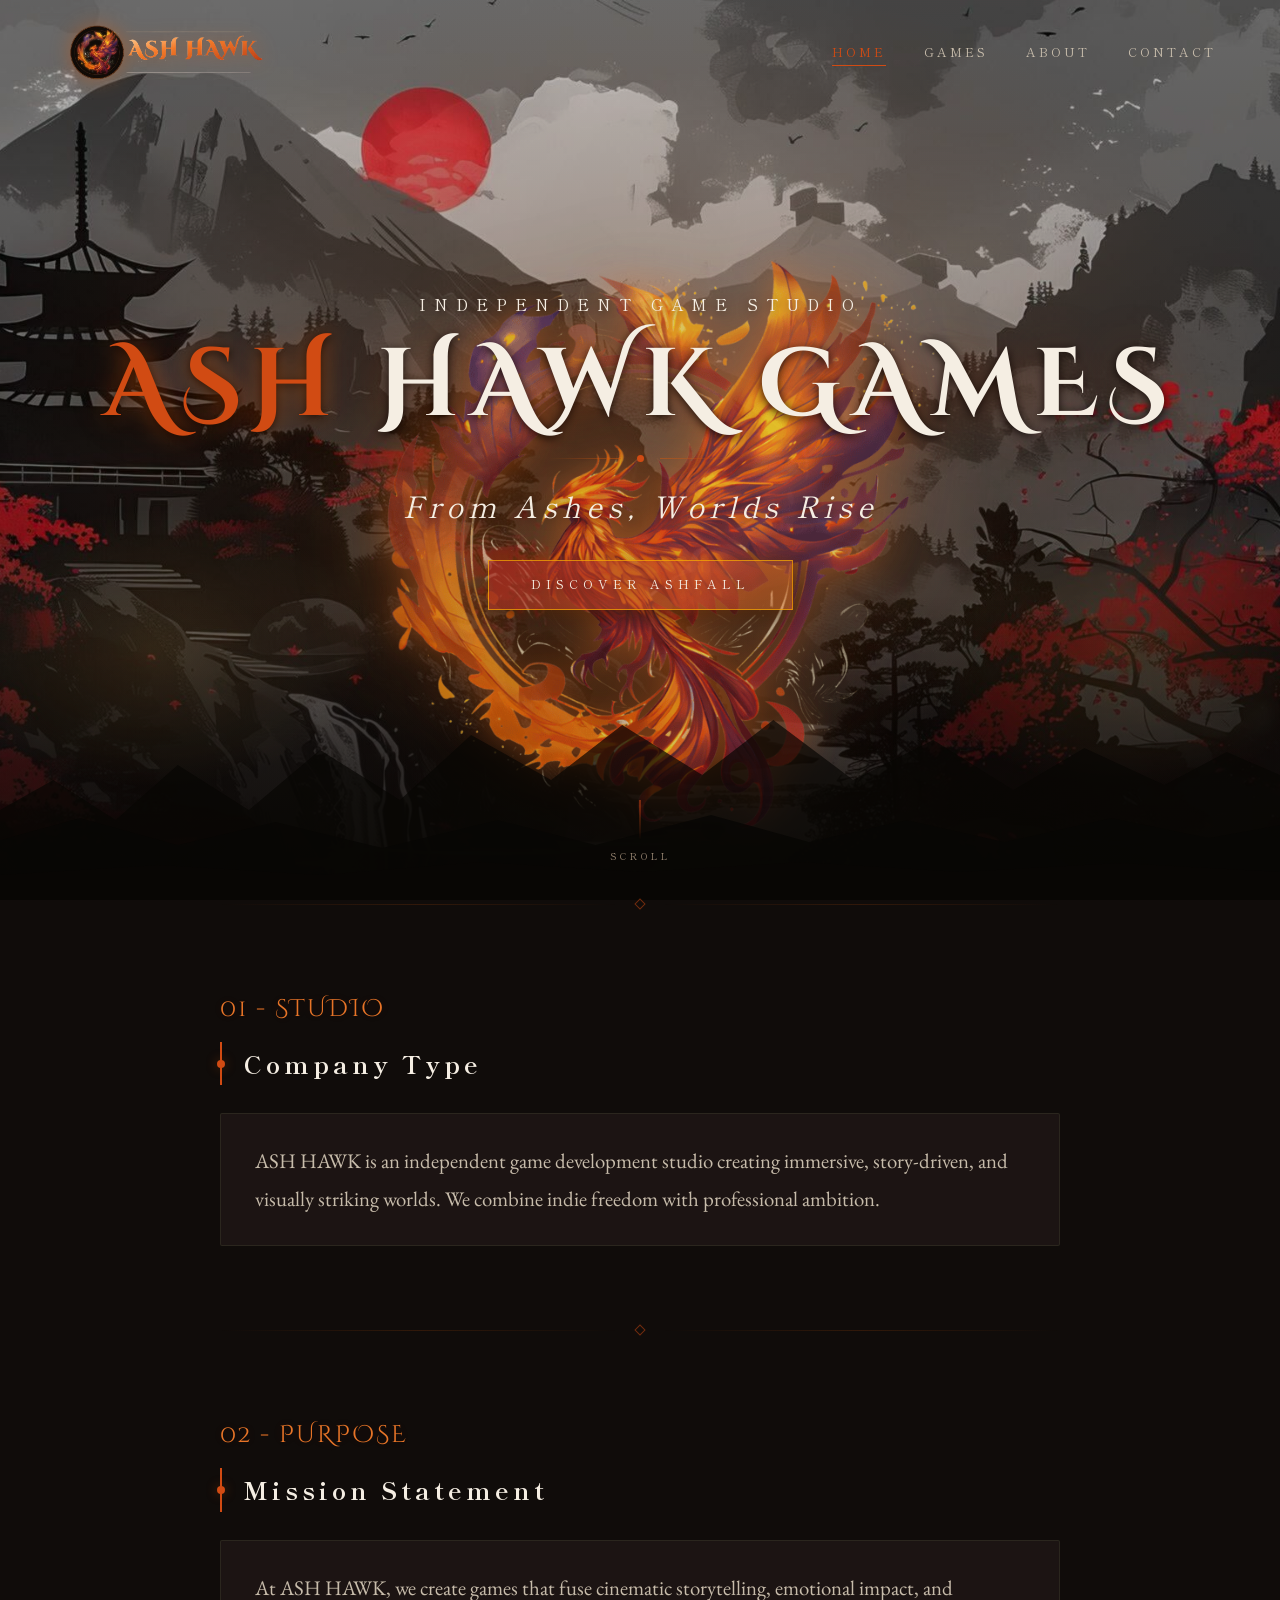
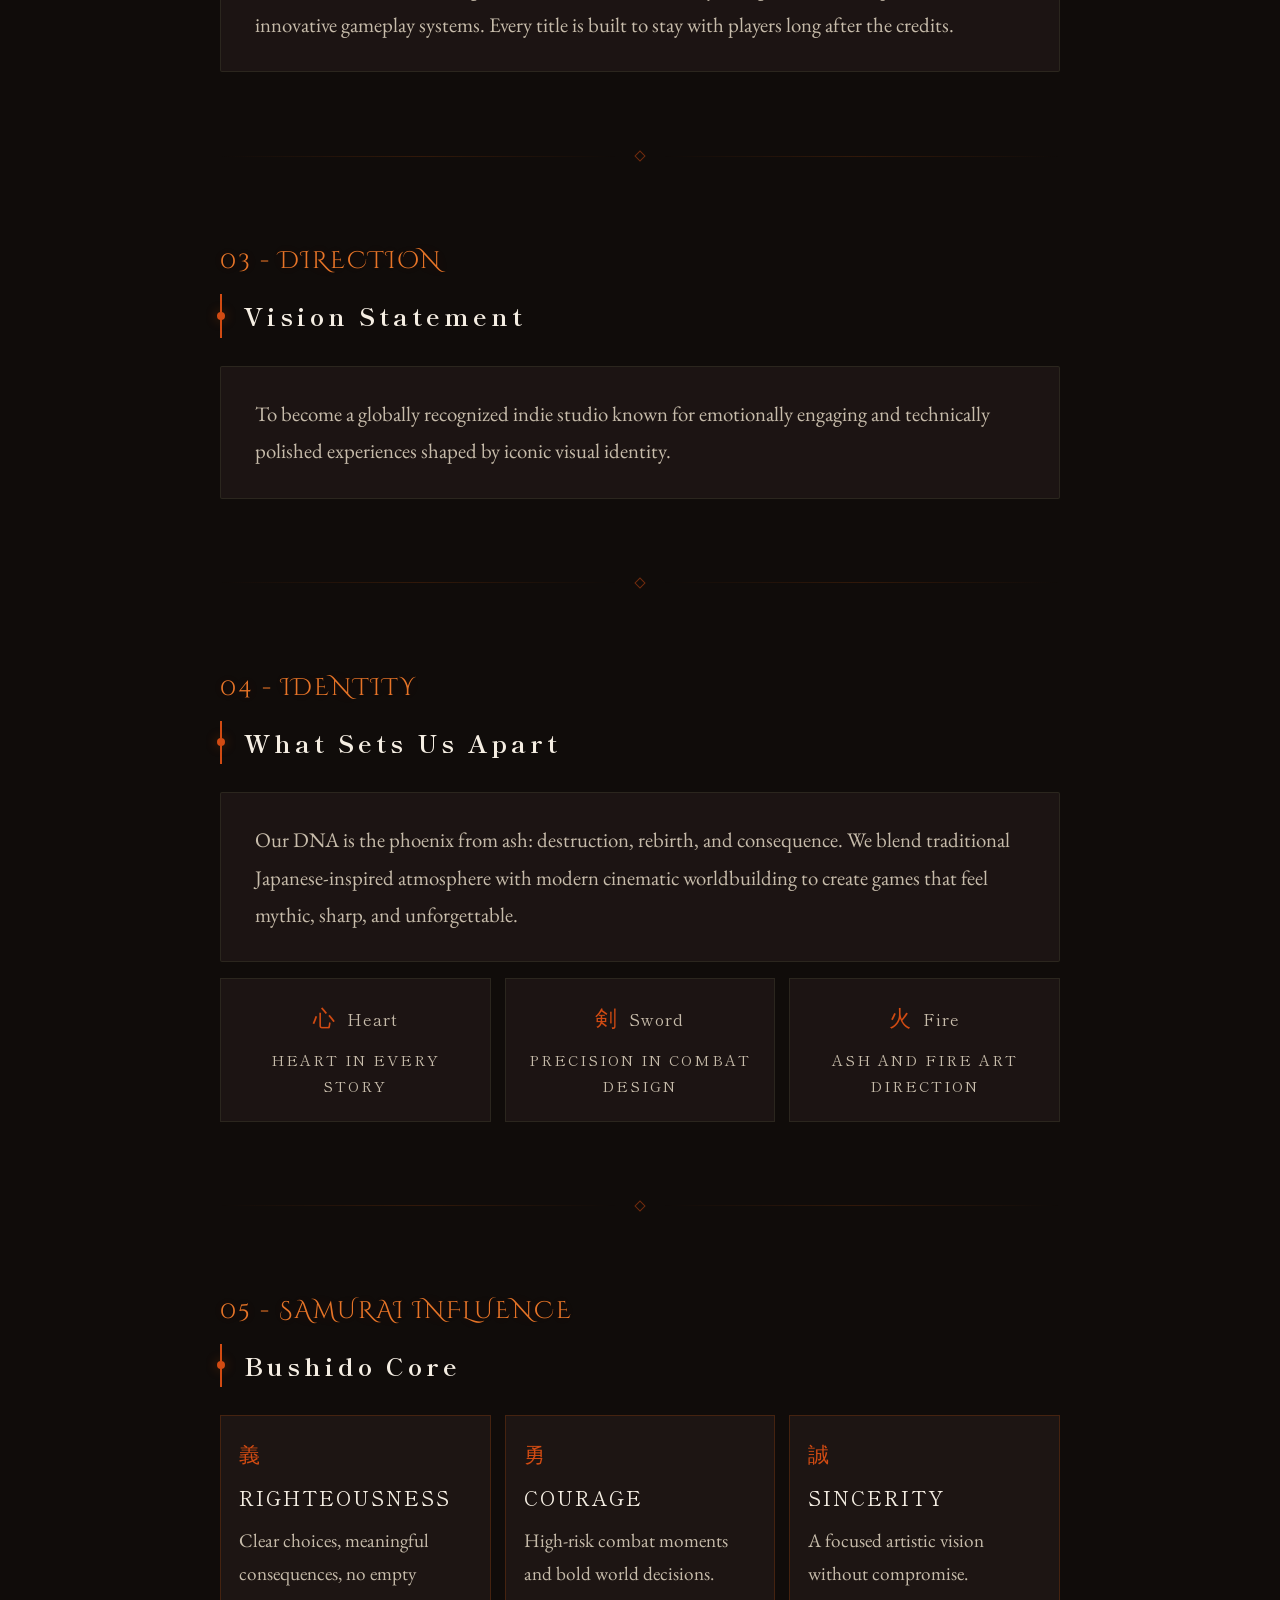
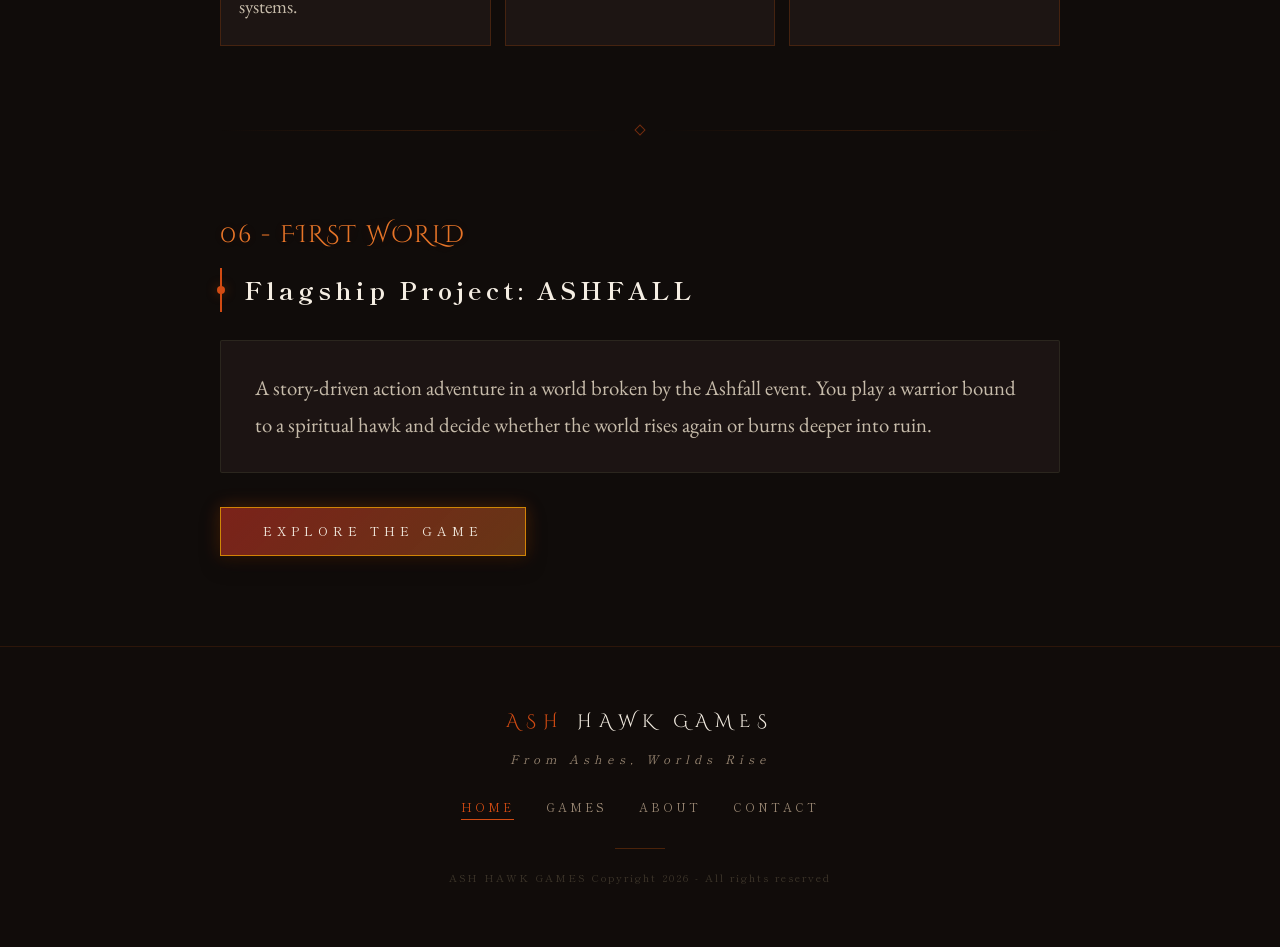
==== index.html @ 876982b3 "Website for english class" ====
﻿<!DOCTYPE html>
<html lang="en">
<head>
  <meta charset="UTF-8">
  <meta name="viewport" content="width=device-width, initial-scale=1.0">
  <title>ASH HAWK GAMES</title>
  <link rel="preconnect" href="https://fonts.googleapis.com">
  <link rel="preconnect" href="https://fonts.gstatic.com" crossorigin>
  <link href="https://fonts.googleapis.com/css2?family=Cinzel+Decorative:wght@400;700;900&family=Shippori+Mincho:wght@400;500;600;700;800&family=EB+Garamond:ital,wght@0,400;0,500;1,400&display=swap" rel="stylesheet">
  <link rel="stylesheet" href="styles.css">
</head>
<body>
<canvas id="particles"></canvas>

<header>
  <a href="index.html" class="logo-link">
    <img src="assets/ash-hawk-phoenix-logo_2.png" alt="ASH HAWK Games logo" class="site-logo">
  </a>
  <nav>
    <a href="index.html">Home</a>
    <a href="games.html">Games</a>
    <a href="about.html">About</a>
    <a href="contact.html">Contact</a>
  </nav>
</header>

<section class="hero">
  <div class="hero-bg"></div>
  <div class="hero-phoenix-bg"></div>
  <div class="hero-fire-glow" aria-hidden="true"></div>
  <div class="hero-circle"></div>
  <div class="hero-circle-inner"></div>

  <span class="hero-kanji hero-kanji--left">不死鳥 (Phoenix)・再生 (Rebirth)・名誉 (Honor)</span>
  <span class="hero-kanji hero-kanji--right">侍 (Samurai)・武士道 (Bushido)・遺産 (Legacy)</span>

  <div class="hero-phoenix-figure" aria-hidden="true">
    <img src="assets/fire-phoenyx_3.png" alt="Animated fire phoenix">
  </div>

  <div class="hero-content">
    <p class="hero-eyebrow">Independent Game Studio</p>
    <h1 class="hero-title"><span class="accent">ASH</span> HAWK GAMES</h1>
    <div class="hero-rule"><span class="hero-rule-dot"></span></div>
    <p class="hero-tagline">From Ashes, Worlds Rise</p>
    <a href="games.html" class="hero-cta">Discover ASHFALL</a>
  </div>

  <div class="hero-mountains">
    <svg viewBox="0 0 1440 220" xmlns="http://www.w3.org/2000/svg" preserveAspectRatio="none">
      <path d="M0,220 L0,130 L60,100 L130,140 L200,85 L280,130 L360,70 L450,120
               L530,55 L620,100 L700,45 L790,95 L870,40 L960,100 L1050,60
               L1140,110 L1220,68 L1310,105 L1380,72 L1440,95 L1440,220 Z"
            fill="rgba(8,6,4,0.7)"/>
      <path d="M0,220 L0,160 L90,138 L200,165 L310,142 L430,168 L560,140
               L670,165 L800,135 L910,162 L1020,140 L1130,162 L1250,138
               L1360,158 L1440,145 L1440,220 Z"
            fill="rgba(8,6,4,0.85)"/>
      <path d="M0,220 L0,195 L180,185 L360,195 L540,182 L720,192
               L900,182 L1080,192 L1260,183 L1440,192 L1440,220 Z"
            fill="#080604"/>
    </svg>
  </div>

  <div class="scroll-indicator">
    <div class="scroll-line"></div>
    <span class="scroll-text">Scroll</span>
  </div>
</section>

<main>
  <div class="page-divider"><span class="divider-diamond"></span></div>

  <section class="section">
    <span class="section-label">01 - Studio</span>
    <h2 class="section-title">Company Type</h2>
    <div class="card">
      ASH HAWK is an independent game development studio creating immersive, story-driven,
      and visually striking worlds. We combine indie freedom with professional ambition.
    </div>
  </section>

  <div class="page-divider"><span class="divider-diamond"></span></div>

  <section class="section">
    <span class="section-label">02 - Purpose</span>
    <h2 class="section-title">Mission Statement</h2>
    <div class="card">
      At ASH HAWK, we create games that fuse cinematic storytelling, emotional impact,
      and innovative gameplay systems. Every title is built to stay with players long
      after the credits.
    </div>
  </section>

  <div class="page-divider"><span class="divider-diamond"></span></div>

  <section class="section">
    <span class="section-label">03 - Direction</span>
    <h2 class="section-title">Vision Statement</h2>
    <div class="card">
      To become a globally recognized indie studio known for emotionally engaging and
      technically polished experiences shaped by iconic visual identity.
    </div>
  </section>

  <div class="page-divider"><span class="divider-diamond"></span></div>

  <section class="section">
    <span class="section-label">04 - Identity</span>
    <h2 class="section-title">What Sets Us Apart</h2>
    <div class="card">
      Our DNA is the phoenix from ash: destruction, rebirth, and consequence.
      We blend traditional Japanese-inspired atmosphere with modern cinematic worldbuilding
      to create games that feel mythic, sharp, and unforgettable.
    </div>
    <div class="pillars-grid">
      <article class="pillar-card">
        <p class="pillar-title">心 <span class="kanji-translation">Heart</span></p>
        <p class="pillar-sub">Heart in Every Story</p>
      </article>
      <article class="pillar-card">
        <p class="pillar-title">剣 <span class="kanji-translation">Sword</span></p>
        <p class="pillar-sub">Precision in Combat Design</p>
      </article>
      <article class="pillar-card">
        <p class="pillar-title">火 <span class="kanji-translation">Fire</span></p>
        <p class="pillar-sub">Ash and Fire Art Direction</p>
      </article>
    </div>
  </section>

  <div class="page-divider"><span class="divider-diamond"></span></div>

  <section class="section">
    <span class="section-label">05 - Samurai Influence</span>
    <h2 class="section-title">Bushido Core</h2>
    <div class="samurai-grid">
      <article class="samurai-card">
        <p class="samurai-key">義</p>
        <p class="samurai-meaning">Righteousness</p>
        <p class="samurai-text">Clear choices, meaningful consequences, no empty systems.</p>
      </article>
      <article class="samurai-card">
        <p class="samurai-key">勇</p>
        <p class="samurai-meaning">Courage</p>
        <p class="samurai-text">High-risk combat moments and bold world decisions.</p>
      </article>
      <article class="samurai-card">
        <p class="samurai-key">誠</p>
        <p class="samurai-meaning">Sincerity</p>
        <p class="samurai-text">A focused artistic vision without compromise.</p>
      </article>
    </div>
  </section>

  <div class="page-divider"><span class="divider-diamond"></span></div>

  <section class="section">
    <span class="section-label">06 - First World</span>
    <h2 class="section-title">Flagship Project: ASHFALL</h2>
    <div class="card">
      A story-driven action adventure in a world broken by the Ashfall event.
      You play a warrior bound to a spiritual hawk and decide whether the world
      rises again or burns deeper into ruin.
    </div>
    <a class="hero-cta section-cta" href="games.html">Explore The Game</a>
  </section>
</main>

<footer>
  <div class="footer-logo"><span>ASH</span> HAWK GAMES</div>
  <div class="footer-tagline">From Ashes, Worlds Rise</div>
  <nav class="footer-nav">
    <a href="index.html">Home</a>
    <a href="games.html">Games</a>
    <a href="about.html">About</a>
    <a href="contact.html">Contact</a>
  </nav>
  <div class="footer-rule"></div>
  <p class="footer-copy">ASH HAWK GAMES Copyright 2026 - All rights reserved</p>
</footer>

<script src="script.js"></script>
</body>
</html>
---- styles.css ----
﻿/* ============================================================
   ASH HAWK GAMES - STYLES
   Ghost of Tsushima x Phoenix from Ash
   ============================================================ */

@import url('https://fonts.googleapis.com/css2?family=Cinzel+Decorative:wght@400;700;900&family=Shippori+Mincho:wght@400;500;600;700;800&family=EB+Garamond:ital,wght@0,400;0,500;1,400&display=swap');

/* === VARIABLES === */
:root {
  --black:      #100c0a;
  --deep:       #171110;
  --dark:       #211816;
  --ash-dark:   #2a1f1b;
  --ash:        #3a2c26;
  --ember:      #d14b13;
  --ember-light:#f47b2a;
  --fire:       #ffb347;
  --crimson:    #9f2a20;
  --silver:     #c7bcab;
  --cream:      #f5eee3;
  --muted:      #9b8874;

  --font-title: 'Cinzel Decorative', serif;
  --font-jp:    'Shippori Mincho', serif;
  --font-body:  'EB Garamond', serif;

  --trans: 0.4s cubic-bezier(0.25,0.46,0.45,0.94);
  --glow: 0 0 25px rgba(212,88,10,0.5), 0 0 60px rgba(212,88,10,0.15);
  --glow-sm: 0 0 12px rgba(212,88,10,0.4);
}

/* === RESET === */
*, *::before, *::after { box-sizing: border-box; margin: 0; padding: 0; }

html { scroll-behavior: smooth; }

body {
  background: var(--black);
  color: var(--cream);
  font-family: var(--font-body);
  font-size: 1.1rem;
  line-height: 1.75;
  overflow-x: hidden;
  position: relative;
}

body::before {
  content: '';
  position: fixed;
  inset: 0;
  background:
    linear-gradient(to bottom, rgba(16,12,10,0.72), rgba(16,12,10,0.82)),
    url("assets/red-and-black-japanese-scenery-painting.jpg");
  background-size: cover, cover;
  background-position: center, center;
  background-repeat: no-repeat;
  opacity: 0.66;
  z-index: -2;
  pointer-events: none;
}

body::after {
  content: '';
  position: fixed;
  inset: 0;
  background:
    radial-gradient(ellipse 74% 60% at 50% 42%, rgba(209,75,19,0.14), transparent 68%),
    repeating-linear-gradient(
      90deg,
      rgba(255,255,255,0.012) 0px,
      rgba(255,255,255,0.012) 1px,
      transparent 1px,
      transparent 42px
    );
  z-index: -1;
  pointer-events: none;
}

img, svg { display: block; }

::-webkit-scrollbar { width: 3px; }
::-webkit-scrollbar-track { background: var(--black); }
::-webkit-scrollbar-thumb { background: var(--ember); border-radius: 2px; }

/* === CANVAS PARTICLES === */
#particles {
  position: fixed;
  inset: 0;
  pointer-events: none;
  z-index: 0;
}

/* === HEADER === */
header {
  position: fixed;
  top: 0; left: 0; right: 0;
  z-index: 100;
  display: flex;
  align-items: center;
  justify-content: space-between;
  padding: 22px 64px;
  transition: var(--trans);
}

header.scrolled {
  background: rgba(16,12,10,0.78);
  backdrop-filter: blur(14px);
  -webkit-backdrop-filter: blur(14px);
  border-bottom: 1px solid rgba(209,75,19,0.32);
  padding: 14px 64px;
}

.logo-link {
  text-decoration: none;
  display: flex;
  align-items: center;
  line-height: 0;
}

.site-logo {
  width: clamp(148px, 16vw, 210px);
  height: auto;
  filter: drop-shadow(0 0 10px rgba(212,88,10,0.45));
  transition: transform var(--trans), filter var(--trans), opacity var(--trans);
}

.logo-link:hover .site-logo {
  transform: translateY(-1px) scale(1.02);
  filter: drop-shadow(0 0 14px rgba(244,123,42,0.55));
  opacity: 0.96;
}

nav { display: flex; gap: 38px; }

nav a {
  font-family: var(--font-jp);
  font-size: 0.78rem;
  letter-spacing: 3px;
  text-transform: uppercase;
  color: var(--silver);
  text-decoration: none;
  position: relative;
  padding-bottom: 3px;
  transition: color var(--trans);
}

nav a::after {
  content: '';
  position: absolute;
  bottom: 0; left: 0;
  width: 0; height: 1px;
  background: var(--ember);
  transition: width var(--trans);
}

nav a:hover, nav a.active { color: var(--cream); }
nav a:hover::after, nav a.active::after { width: 100%; }
nav a.active { color: var(--ember); }

/* === HERO === */
.hero {
  position: relative;
  min-height: 100vh;
  display: flex;
  align-items: center;
  justify-content: center;
  overflow: hidden;
  z-index: 1;
}

.hero-bg {
  position: absolute;
  inset: 0;
  background:
    radial-gradient(ellipse 55% 65% at 50% 55%, rgba(212,88,10,0.09) 0%, transparent 65%),
    radial-gradient(ellipse 25% 30% at 50% 48%, rgba(140,26,26,0.07) 0%, transparent 55%),
    radial-gradient(ellipse 80% 50% at 50% 100%, rgba(8,6,4,1) 0%, transparent 60%),
    repeating-linear-gradient(
      90deg,
      rgba(255,255,255,0.015) 0px,
      rgba(255,255,255,0.015) 1px,
      transparent 1px,
      transparent 34px
    ),
    var(--black);
}

.hero-phoenix-bg {
  position: absolute;
  inset: 0;
  z-index: 1;
  background-image:
    linear-gradient(to bottom, rgba(16,12,10,0.14) 0%, rgba(16,12,10,0.42) 58%, rgba(16,12,10,0.72) 100%),
    radial-gradient(ellipse 68% 60% at 50% 44%, rgba(244,123,42,0.18) 0%, rgba(244,123,42,0.05) 58%, transparent 78%),
    url("assets/red-and-black-japanese-scenery-painting.jpg");
  background-size: cover, cover, cover;
  background-position: center, center, center 44%;
  background-repeat: no-repeat;
  filter: saturate(1.12) contrast(1.04) brightness(0.9);
  opacity: 1;
  animation: heroBgBreath 9s ease-in-out infinite;
}

.hero-phoenix-bg::after {
  content: "";
  position: absolute;
  left: 0;
  right: 0;
  bottom: 0;
  height: 34%;
  background: linear-gradient(to bottom, rgba(16,12,10,0), rgba(16,12,10,0.5) 56%, rgba(16,12,10,0.7) 100%);
}

.hero-fire-glow {
  position: absolute;
  inset: 0;
  z-index: 2;
  background:
    radial-gradient(ellipse 44% 34% at 50% 62%, rgba(244,123,42,0.22) 0%, rgba(244,123,42,0.08) 46%, transparent 72%),
    radial-gradient(ellipse 24% 22% at 12% 72%, rgba(255,179,71,0.2) 0%, transparent 70%),
    radial-gradient(ellipse 24% 22% at 88% 72%, rgba(255,179,71,0.18) 0%, transparent 70%);
  mix-blend-mode: screen;
  opacity: 0.64;
  pointer-events: none;
  animation: fireGlowPulse 4.8s ease-in-out infinite;
}

.hero-phoenix-figure {
  position: absolute;
  left: 50%;
  bottom: 44px;
  transform: translateX(-50%);
  width: min(610px, 70vw);
  z-index: 2;
  pointer-events: none;
  filter: drop-shadow(0 0 16px rgba(240,116,40,0.5)) drop-shadow(0 0 44px rgba(212,88,10,0.28));
  animation: phoenixFloat 4.8s ease-in-out infinite, phoenixFlicker 3.6s ease-in-out infinite;
}

.hero-phoenix-figure img {
  width: 100%;
  height: auto;
  object-fit: contain;
  opacity: 0.72;
}

@keyframes phoenixFloat {
  0%, 100% { transform: translateX(-50%) translateY(0) scale(1); }
  50% { transform: translateX(-50%) translateY(-10px) scale(1.015); }
}

@keyframes phoenixFlicker {
  0%, 100% { opacity: 0.92; }
  50% { opacity: 1; }
}

@keyframes heroBgBreath {
  0%, 100% { transform: scale(1); }
  50% { transform: scale(1.02); }
}

@keyframes fireGlowPulse {
  0%, 100% { opacity: 0.56; }
  50% { opacity: 0.72; }
}

/* Japanese circle motif */
.hero-circle {
  position: absolute;
  width: 380px;
  height: 380px;
  border-radius: 50%;
  border: 1px solid rgba(212,88,10,0.18);
  background: radial-gradient(circle, rgba(212,88,10,0.06) 0%, rgba(212,88,10,0.02) 40%, transparent 70%);
  top: 50%; left: 50%;
  transform: translate(-50%, -52%);
  animation: circleBreath 7s ease-in-out infinite;
}

.hero-circle-inner {
  position: absolute;
  width: 300px;
  height: 300px;
  border-radius: 50%;
  border: 1px solid rgba(212,88,10,0.1);
  top: 50%; left: 50%;
  transform: translate(-50%, -52%);
  animation: circleBreath 7s ease-in-out infinite 0.5s;
}

@keyframes circleBreath {
  0%,100% { opacity: 0.5; transform: translate(-50%,-52%) scale(1); }
  50%      { opacity: 1;   transform: translate(-50%,-52%) scale(1.025); border-color: rgba(212,88,10,0.3); }
}

/* Kanji vertical decorations */
.hero-kanji {
  position: absolute;
  top: 50%; transform: translateY(-50%);
  writing-mode: vertical-rl;
  font-family: var(--font-jp);
  font-size: 0.7rem;
  letter-spacing: 10px;
  color: rgba(154,144,128,0.22);
  user-select: none;
}
.hero-kanji--left  { left: 70px; }
.hero-kanji--right { right: 70px; text-orientation: mixed; }

/* Hero content */
.hero-content {
  position: relative;
  z-index: 4;
  text-align: center;
  display: flex;
  flex-direction: column;
  align-items: center;
  gap: 18px;
  animation: heroReveal 1.8s cubic-bezier(0.25,0.46,0.45,0.94) both;
  padding: 0;
  text-shadow: 0 2px 10px rgba(0,0,0,0.5);
}

@keyframes heroReveal {
  from { opacity: 0; transform: translateY(28px); }
  to   { opacity: 1; transform: translateY(0); }
}

.hero-eyebrow {
  font-family: var(--font-jp);
  font-size: 1.0rem;
  letter-spacing: 8px;
  color: var(--cream);
  text-transform: uppercase;
}

.hero-title {
  font-family: var(--font-title);
  font-size: clamp(2.8rem, 7.5vw, 6.2rem);
  color: var(--cream);
  letter-spacing: 10px;
  line-height: 1.05;
  text-shadow: 0 0 50px rgba(209,75,19,0.26), 0 2px 10px rgba(0,0,0,0.85);
}

.hero-title .accent { color: var(--ember); text-shadow: var(--glow), 0 2px 8px rgba(0,0,0,0.9); }

.hero-rule {
  display: flex;
  align-items: center;
  gap: 16px;
  width: 180px;
}

.hero-rule::before,
.hero-rule::after {
  content: '';
  flex: 1;
  height: 1px;
  background: linear-gradient(to right, transparent, rgba(212,88,10,0.5));
}

.hero-rule::after { background: linear-gradient(to left, transparent, rgba(212,88,10,0.5)); }

.hero-rule-dot {
  width: 7px; height: 7px;
  background: var(--ember);
  border-radius: 50%;
  box-shadow: var(--glow-sm);
  flex-shrink: 0;
}

.hero-tagline {
  font-family: var(--font-jp);
  font-size: clamp(1.85rem, 1.8vw, 2.1rem);
  color: var(--cream);
  letter-spacing: 5px;
  font-style: italic;
}

.hero-cta {
  margin-top: 10px;
  display: inline-block;
  padding: 13px 42px;
  font-family: var(--font-jp);
  font-size: 0.78rem;
  letter-spacing: 5px;
  text-transform: uppercase;
  color: var(--cream);
  border: 1px solid rgba(245,168,0,0.72);
  background: linear-gradient(135deg, rgba(159,42,32,0.75), rgba(244,123,42,0.38));
  box-shadow: 0 8px 20px rgba(0,0,0,0.36), 0 0 18px rgba(212,88,10,0.32);
  text-decoration: none;
  position: relative;
  overflow: hidden;
  transition: color var(--trans);
}

.hero-cta::before {
  content: '';
  position: absolute;
  inset: 0;
  background: var(--ember);
  transform: scaleX(0);
  transform-origin: left;
  transition: transform 0.5s cubic-bezier(0.25,0.46,0.45,0.94);
  z-index: -1;
}

.hero-cta:hover {
  color: var(--cream);
  border-color: rgba(245,168,0,0.95);
  box-shadow: 0 10px 24px rgba(0,0,0,0.4), 0 0 28px rgba(245,168,0,0.3);
}
.hero-cta:hover::before { transform: scaleX(1); }

/* Mountain silhouette */
.hero-mountains {
  position: absolute;
  bottom: 0; left: 0; right: 0;
  height: 220px;
  pointer-events: none;
  z-index: 3;
}

.hero-mountains svg { width: 100%; height: 100%; }

/* Scroll indicator */
.scroll-indicator {
  position: absolute;
  bottom: 35px;
  left: 50%;
  transform: translateX(-50%);
  z-index: 5;
  display: flex;
  flex-direction: column;
  align-items: center;
  gap: 8px;
  animation: scrollFade 2.5s ease-in-out 2s both;
}

@keyframes scrollFade {
  from { opacity: 0; transform: translateX(-50%) translateY(10px); }
  to   { opacity: 1; transform: translateX(-50%) translateY(0); }
}

.scroll-line {
  width: 1px;
  height: 40px;
  background: linear-gradient(to bottom, var(--ember), transparent);
  animation: scrollLine 2s ease-in-out infinite;
}

@keyframes scrollLine {
  0%,100% { transform: scaleY(1); opacity: 0.6; }
  50%      { transform: scaleY(1.3); opacity: 1; }
}

.scroll-text {
  font-family: var(--font-jp);
  font-size: 0.6rem;
  letter-spacing: 4px;
  color: var(--muted);
  text-transform: uppercase;
}

/* === MAIN CONTENT === */
main { position: relative; z-index: 1; }

/* === SECTION REVEAL === */
.section {
  max-width: 920px;
  margin: 0 auto;
  padding: 80px 40px;
  opacity: 0;
  transform: translateY(36px);
  transition: opacity 0.9s ease, transform 0.9s ease;
}

.section.show {
  opacity: 1;
  transform: translateY(0);
}

/* Staggered children */
.section.show .card:nth-child(1) { transition-delay: 0.1s; }
.section.show .card:nth-child(2) { transition-delay: 0.2s; }
.section.show .card:nth-child(3) { transition-delay: 0.3s; }

/* Page divider */
.page-divider {
  max-width: 920px;
  margin: 0 auto;
  padding: 0 40px;
  display: flex;
  align-items: center;
  gap: 0;
  opacity: 0.5;
}

.page-divider::before,
.page-divider::after {
  content: '';
  flex: 1;
  height: 1px;
  background: linear-gradient(to right, transparent, rgba(212,88,10,0.35), transparent);
}

.divider-diamond {
  width: 8px; height: 8px;
  border: 1px solid var(--ember);
  transform: rotate(45deg);
  margin: 0 18px;
  flex-shrink: 0;
}

/* === SECTION TITLE === */
h2.section-title {
  font-family: var(--font-jp);
  font-size: 1.55rem;
  font-weight: 700;
  color: var(--cream);
  letter-spacing: 4px;
  padding-left: 22px;
  margin-bottom: 28px;
  border-left: 2px solid var(--ember);
  position: relative;
  display: block;
}

h2.section-title::before {
  content: '';
  position: absolute;
  left: -5px; top: 50%;
  transform: translateY(-50%);
  width: 8px; height: 8px;
  background: var(--ember);
  border-radius: 50%;
  box-shadow: var(--glow-sm);
}

.section-label {
  display: inline-block;
  font-family: var(--font-title);
  font-size: 1.5rem;
  color: var(--ember-light);
  letter-spacing: 2px;
  opacity: 0.95;
  margin-bottom: 12px;
  text-transform: uppercase;
  text-shadow: 0 0 14px rgba(212,88,10,0.2);
}

/* === CARDS === */
.card {
  background: rgba(33,24,22,0.78);
  padding: 28px 34px;
  margin-bottom: 16px;
  border: 1px solid rgba(46,40,32,0.9);
  border-radius: 2px;
  color: var(--silver);
  font-size: 1.3rem;
  line-height: 1.8;
  transition: var(--trans);
  position: relative;
  overflow: hidden;
}

.card::before {
  content: '';
  position: absolute;
  left: 0; top: 0; bottom: 0;
  width: 2px;
  background: transparent;
  transition: var(--trans);
}

.card:last-child { margin-bottom: 0; }

.card:hover {
  border-color: rgba(212,88,10,0.28);
  color: var(--cream);
  transform: translateX(5px);
}

.card:hover::before {
  background: var(--ember);
  box-shadow: var(--glow-sm);
}

.card b {
  color: var(--ember-light);
  font-weight: 600;
}

.pillars-grid {
  margin-top: 16px;
  display: grid;
  grid-template-columns: repeat(3, minmax(0, 1fr));
  gap: 14px;
}

.pillar-card {
  background: rgba(33,24,22,0.78);
  border: 1px solid rgba(46,40,32,0.9);
  padding: 22px 18px;
  text-align: center;
  transition: var(--trans);
}

.pillar-card:hover {
  border-color: rgba(212,88,10,0.32);
  transform: translateY(-3px);
}

.pillar-title {
  font-family: var(--font-title);
  font-size: 1.35rem;
  letter-spacing: 3px;
  color: var(--ember);
  margin-bottom: 8px;
}

.pillar-sub {
  font-family: var(--font-jp);
  color: var(--silver);
  font-size: 0.92rem;
  letter-spacing: 2px;
  text-transform: uppercase;
}

.section-cta {
  margin-top: 18px;
}

.samurai-grid {
  margin-top: 16px;
  display: grid;
  grid-template-columns: repeat(3, minmax(0, 1fr));
  gap: 14px;
}

.samurai-card {
  background: rgba(33,24,22,0.8);
  border: 1px solid rgba(212,88,10,0.22);
  padding: 22px 18px;
  transition: var(--trans);
}

.samurai-card:hover {
  transform: translateY(-3px);
  border-color: rgba(245,168,0,0.42);
  box-shadow: 0 14px 34px rgba(0,0,0,0.45);
}

.samurai-key {
  font-family: var(--font-title);
  color: var(--ember);
  letter-spacing: 3px;
  font-size: 1.3rem;
  margin-bottom: 6px;
}

.kanji-translation {
  font-family: var(--font-jp);
  color: var(--silver);
  font-size: 0.74em;
  letter-spacing: 1px;
}

.samurai-meaning {
  font-family: var(--font-jp);
  color: var(--cream);
  letter-spacing: 2px;
  text-transform: uppercase;
  font-size: 1.25rem;
  margin-bottom: 10px;
}

.samurai-text {
  color: var(--silver);
  font-size: 1.2rem;
  line-height: 1.7;
}

.skills-matrix-wrap {
  margin-top: 18px;
  overflow-x: auto;
}

.skills-matrix {
  width: 100%;
  border-collapse: collapse;
  border: 1px solid rgba(46,40,32,0.9);
  min-width: 640px;
  background: rgba(33,24,22,0.84);
}

.skills-matrix th,
.skills-matrix td {
  border: 1px solid rgba(46,40,32,0.9);
  padding: 14px 16px;
  text-align: left;
  vertical-align: top;
}

.skills-matrix th {
  font-family: var(--font-jp);
  font-size: 1.0rem;
  letter-spacing: 2px;
  color: var(--cream);
  text-transform: uppercase;
  background: rgba(45,33,28,0.9);
}

.skills-matrix td {
  color: var(--silver);
  font-size: 1.0rem;
  line-height: 1.6;
}

/* === GAME HERO === */
.game-hero {
  position: relative;
  min-height: 80vh;
  display: flex;
  align-items: center;
  justify-content: center;
  overflow: hidden;
  z-index: 1;
}

.game-hero-bg {
  position: absolute; inset: 0;
  background:
    radial-gradient(ellipse 60% 80% at 50% 60%, rgba(140,26,26,0.1) 0%, transparent 60%),
    radial-gradient(ellipse 40% 50% at 30% 40%, rgba(212,88,10,0.07) 0%, transparent 50%),
    radial-gradient(ellipse 40% 50% at 70% 40%, rgba(212,88,10,0.07) 0%, transparent 50%),
    var(--black);
}

.game-hero-content {
  position: relative;
  z-index: 5;
  text-align: center;
  animation: heroReveal 1.8s cubic-bezier(0.25,0.46,0.45,0.94) both;
}

.game-badge {
  display: inline-block;
  font-family: var(--font-jp);
  font-size: 0.68rem;
  letter-spacing: 6px;
  color: var(--ember);
  border: 1px solid rgba(212,88,10,0.35);
  padding: 6px 20px;
  margin-bottom: 24px;
  text-transform: uppercase;
}

.game-title {
  font-family: var(--font-title);
  font-size: clamp(3rem, 8vw, 6rem);
  color: var(--cream);
  letter-spacing: 8px;
  text-shadow: 0 0 80px rgba(212,88,10,0.25), 0 2px 8px rgba(0,0,0,0.9);
  line-height: 1;
  margin-bottom: 12px;
}

.game-subtitle {
  font-family: var(--font-jp);
  font-size: 1rem;
  color: var(--ember);
  letter-spacing: 7px;
  text-transform: uppercase;
  font-style: italic;
}

/* Ash line decorations on game page */
.game-genre-tags {
  display: flex;
  justify-content: center;
  gap: 18px;
  margin-top: 28px;
  flex-wrap: wrap;
}

.genre-tag {
  font-family: var(--font-jp);
  font-size: 0.7rem;
  letter-spacing: 4px;
  padding: 6px 18px;
  border: 1px solid rgba(154,144,128,0.25);
  color: var(--silver);
  text-transform: uppercase;
}

/* === FEATURE LIST === */
.feature-list {
  list-style: none;
  display: flex;
  flex-direction: column;
  gap: 12px;
}

.feature-list li {
  display: flex;
  align-items: flex-start;
  gap: 14px;
  color: var(--silver);
  font-size: 1rem;
  line-height: 1.6;
}

.feature-list li::before {
  content: '鷹';
  font-family: var(--font-jp);
  color: var(--ember);
  font-size: 0.8rem;
  flex-shrink: 0;
  margin-top: 2px;
  opacity: 0.7;
}

/* === ABOUT / BRAND === */
.brand-grid {
  display: grid;
  grid-template-columns: 1fr 1fr;
  gap: 16px;
}

.brand-card {
  background: rgba(33,24,22,0.8);
  padding: 30px;
  border: 1px solid rgba(46,40,32,0.9);
  border-radius: 2px;
  transition: var(--trans);
}

.brand-card:hover {
  border-color: rgba(212,88,10,0.28);
  transform: translateY(-3px);
  box-shadow: 0 16px 40px rgba(0,0,0,0.4), 0 0 25px rgba(212,88,10,0.05);
}

.brand-card-label {
  font-family: var(--font-jp);
  font-size: 0.65rem;
  letter-spacing: 5px;
  color: var(--ember);
  text-transform: uppercase;
  margin-bottom: 12px;
}

.brand-card-content {
  font-family: var(--font-body);
  font-size: 1.4rem;
  color: var(--cream);
  line-height: 1.5;
}

.brand-card-sub {
  margin-top: 8px;
  font-size: 0.95rem;
  color: var(--silver);
}

/* === TEAM === */
.team-grid {
  display: grid;
  grid-template-columns: 1fr 1fr;
  gap: 24px;
}

.team-card {
  background: rgba(33,24,22,0.8);
  padding: 36px;
  border: 1px solid rgba(46,40,32,0.9);
  border-radius: 2px;
  transition: var(--trans);
  position: relative;
  overflow: hidden;
}

.team-card::after {
  content: '';
  position: absolute;
  top: 0; right: 0;
  width: 60px; height: 60px;
  background: radial-gradient(circle at top right, rgba(212,88,10,0.06), transparent 70%);
  transition: var(--trans);
}

.team-card:hover {
  border-color: rgba(212,88,10,0.35);
  transform: translateY(-4px);
  box-shadow: 0 20px 50px rgba(0,0,0,0.5), 0 0 30px rgba(212,88,10,0.06);
}

.headshot-placeholder {
  width: 74px;
  height: 74px;
  border-radius: 50%;
  border: 1px solid rgba(212,88,10,0.45);
  background: radial-gradient(circle at 30% 30%, rgba(244,123,42,0.3), rgba(33,24,22,0.94));
  color: var(--cream);
  font-family: var(--font-title);
  font-size: 1.3rem;
  letter-spacing: 2px;
  display: grid;
  place-items: center;
  margin-bottom: 16px;
}

.team-card:hover::after {
  background: radial-gradient(circle at top right, rgba(212,88,10,0.12), transparent 70%);
}

.team-role {
  font-family: var(--font-jp);
  font-size: 0.8rem;
  letter-spacing: 5px;
  color: var(--ember);
  text-transform: uppercase;
  margin-bottom: 10px;
}

.team-name {
  font-family: var(--font-title);
  font-size: 1.25rem;
  color: var(--cream);
  letter-spacing: 3px;
  margin-bottom: 6px;
}

.team-rule {
  width: 36px; height: 1px;
  background: var(--ember);
  opacity: 0.4;
  margin: 18px 0;
}

.team-bio {
  font-size: 1.3rem;
  color: var(--silver);
  line-height: 1.75;
  margin-bottom: 22px;
}

.skills-wrap {
  display: flex;
  flex-wrap: wrap;
  gap: 8px;
}

.skill-pill {
  font-family: var(--font-jp);
  font-size: 0.65rem;
  letter-spacing: 2px;
  padding: 4px 14px;
  border: 1px solid rgba(212,88,10,0.25);
  color: var(--muted);
  transition: var(--trans);
  border-radius: 1px;
}

.skill-pill:hover {
  border-color: var(--ember);
  color: var(--ember);
}

/* === CONTACT === */
.contact-grid {
  display: grid;
  grid-template-columns: 1fr 1fr;
  gap: 20px;
  margin-bottom: 20px;
}

.contact-block {
  background: rgba(33,24,22,0.8);
  padding: 32px;
  border: 1px solid rgba(46,40,32,0.9);
  transition: var(--trans);
}

.contact-block:hover {
  border-color: rgba(212,88,10,0.3);
}

.contact-label {
  font-family: var(--font-jp);
  font-size: 0.65rem;
  letter-spacing: 5px;
  color: var(--ember);
  text-transform: uppercase;
  margin-bottom: 12px;
}

.contact-value {
  font-family: var(--font-body);
  font-size: 1.15rem;
  color: var(--cream);
}

.contact-value a {
  color: var(--ember-light);
  text-decoration: none;
  transition: color var(--trans);
}

.contact-value a:hover { color: var(--fire); }

.contact-note {
  font-family: var(--font-jp);
  font-size: 0.75rem;
  color: var(--silver);
  margin-top: 8px;
  letter-spacing: 1px;
}

/* Tone/keywords pills */
.keyword-row {
  display: flex;
  gap: 12px;
  flex-wrap: wrap;
  margin-top: 10px;
}

.keyword {
  font-family: var(--font-jp);
  font-size: 0.72rem;
  letter-spacing: 3px;
  padding: 6px 18px;
  border: 1px solid rgba(154,144,128,0.25);
  color: var(--silver);
}

/* Slogan highlight */
.slogan-card {
  text-align: center;
  padding: 48px 40px;
  background: rgba(33,24,22,0.8);
  border: 1px solid rgba(212,88,10,0.2);
  position: relative;
  overflow: hidden;
}

.slogan-card::before,
.slogan-card::after {
  content: '';
  position: absolute;
  width: 60px; height: 60px;
  border: 1px solid rgba(212,88,10,0.2);
}

.slogan-card::before { top: 12px; left: 12px; border-right: none; border-bottom: none; }
.slogan-card::after  { bottom: 12px; right: 12px; border-left: none; border-top: none; }

.slogan-text {
  font-family: var(--font-title);
  font-size: clamp(1.3rem, 3vw, 2rem);
  color: var(--cream);
  letter-spacing: 4px;
  text-shadow: 0 0 40px rgba(212,88,10,0.15);
}

.slogan-text em {
  color: var(--ember);
  font-style: normal;
}

/* === FOOTER === */
footer {
  position: relative;
  z-index: 1;
  padding: 60px 64px;
  text-align: center;
  border-top: 1px solid rgba(212,88,10,0.14);
  background: rgba(18,13,11,0.86);
}

.footer-logo {
  font-family: var(--font-title);
  font-size: 1.1rem;
  letter-spacing: 7px;
  color: var(--cream);
  margin-bottom: 10px;
}

.footer-logo span { color: var(--ember); }

.footer-tagline {
  font-family: var(--font-jp);
  font-size: 0.75rem;
  letter-spacing: 5px;
  color: var(--muted);
  font-style: italic;
  margin-bottom: 28px;
}

.footer-nav {
  display: flex;
  justify-content: center;
  gap: 32px;
  margin-bottom: 28px;
}

.footer-nav a {
  font-family: var(--font-jp);
  font-size: 0.72rem;
  letter-spacing: 3px;
  color: var(--muted);
  text-decoration: none;
  transition: color var(--trans);
}

.footer-nav a:hover { color: var(--ember); }

.footer-rule {
  width: 50px; height: 1px;
  background: rgba(212,88,10,0.3);
  margin: 0 auto 20px;
}

.footer-copy {
  font-family: var(--font-jp);
  font-size: 0.65rem;
  letter-spacing: 2px;
  color: rgba(90,80,64,0.6);
}

/* === RESPONSIVE === */
@media (max-width: 900px) {
  header, header.scrolled { padding-left: 28px; padding-right: 28px; }
  .hero-kanji { display: none; }
  .hero-phoenix-figure { width: min(500px, 84vw); bottom: 66px; }
  .section { padding: 60px 28px; }
  .brand-grid { grid-template-columns: 1fr; }
  .team-grid { grid-template-columns: 1fr; }
  .contact-grid { grid-template-columns: 1fr; }
  .pillars-grid { grid-template-columns: 1fr; }
  .samurai-grid { grid-template-columns: 1fr; }
  footer { padding: 48px 28px; }
}

@media (max-width: 600px) {
  header, header.scrolled {
    padding-left: 16px;
    padding-right: 16px;
    gap: 12px;
  }
  .site-logo { width: clamp(112px, 28vw, 148px); }
  nav { gap: 18px; }
  nav a { font-size: 0.7rem; letter-spacing: 2px; }
  .hero-circle { width: 260px; height: 260px; }
  .hero-circle-inner { width: 200px; height: 200px; }
  .hero-phoenix-figure { width: min(380px, 88vw); bottom: 80px; }
  .footer-nav { flex-wrap: wrap; gap: 18px; }
}
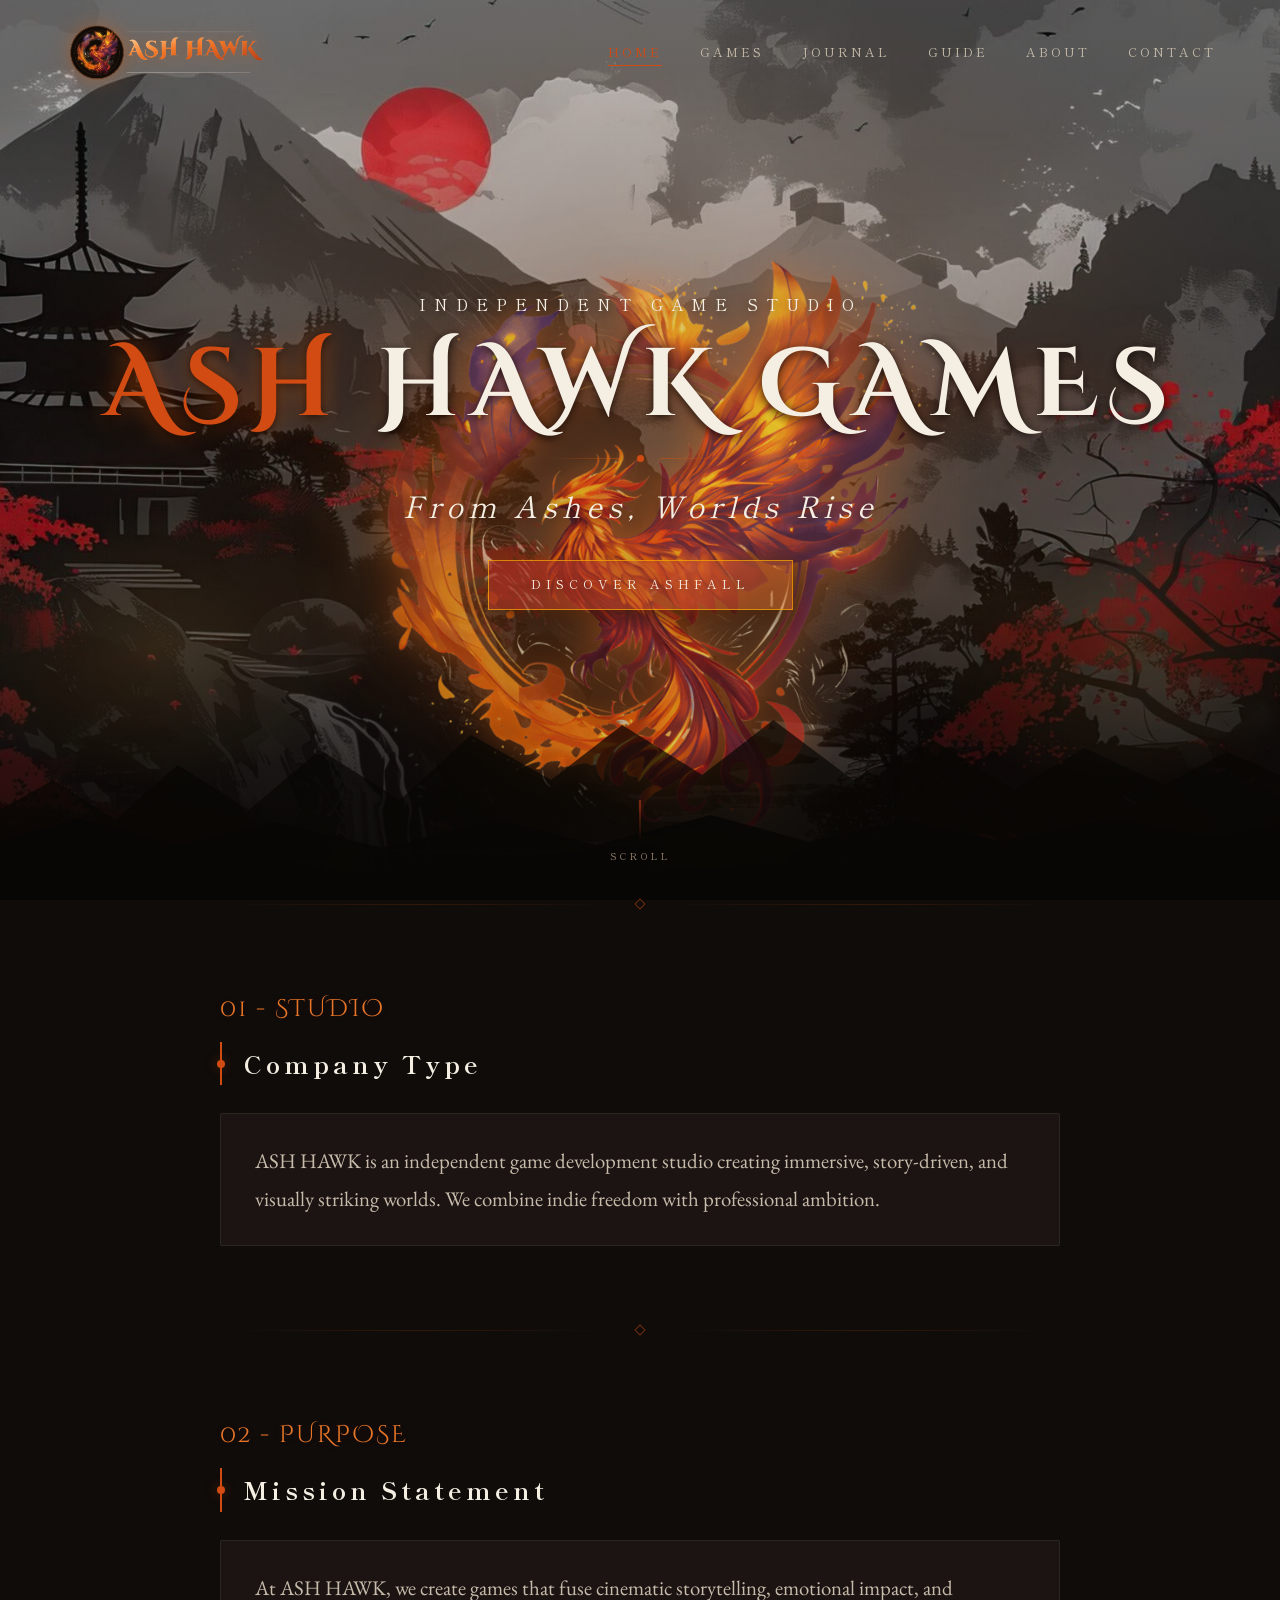
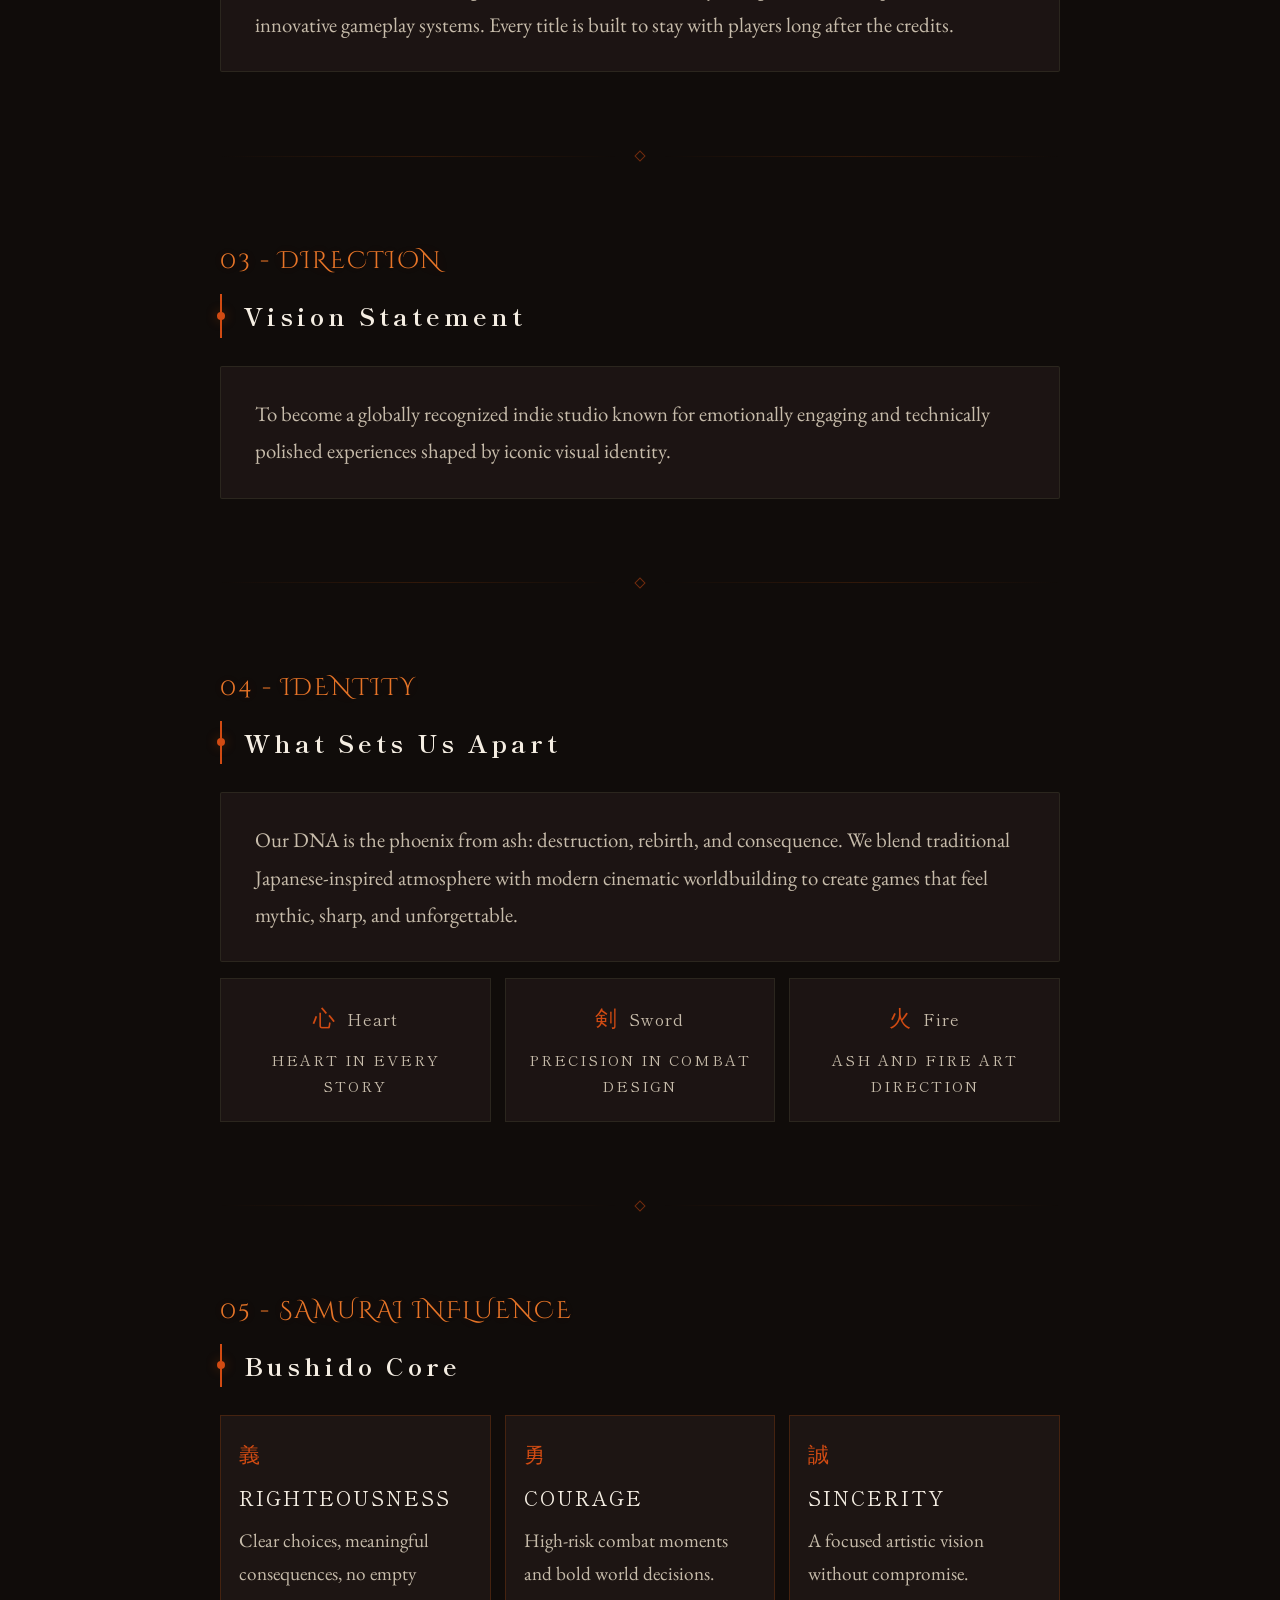
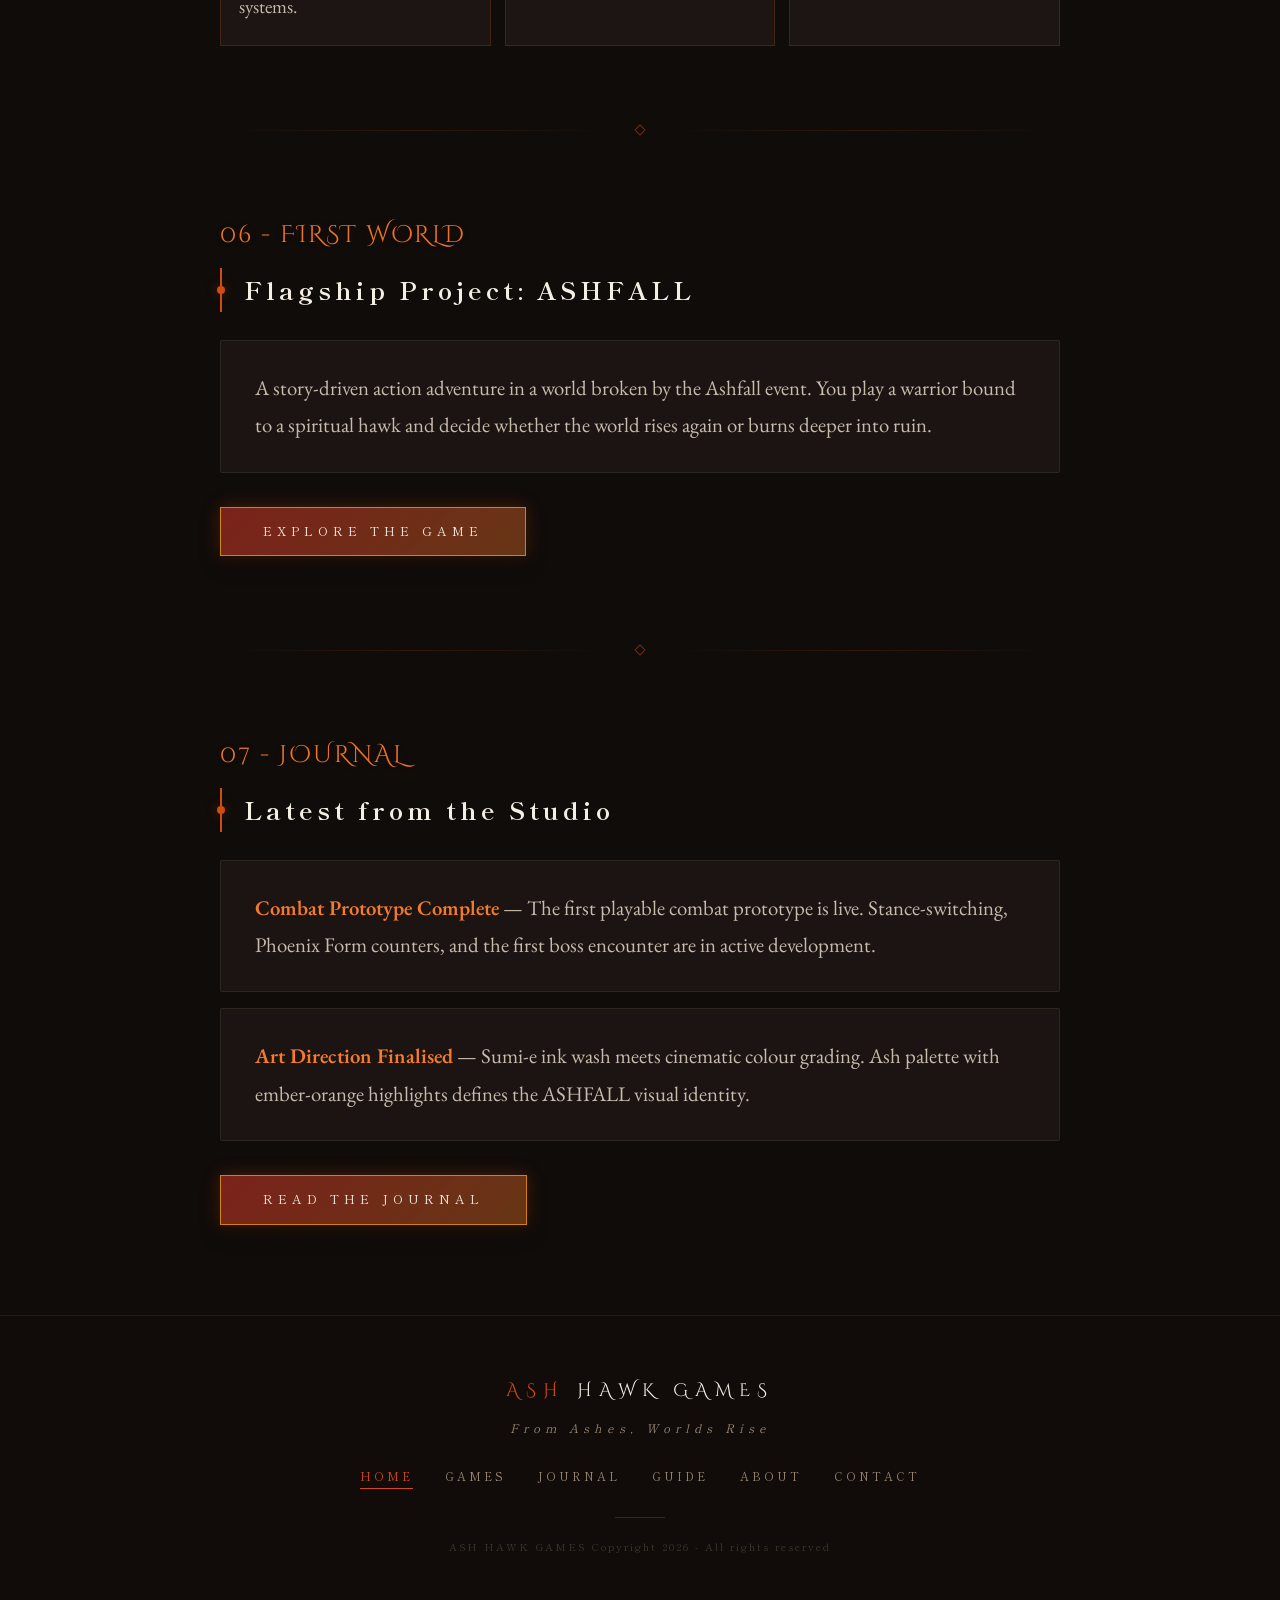
==== commit c39c0792: "add blog and manager guide" ====
--- a/index.html
+++ b/index.html
@@ -19,6 +19,8 @@
   <nav>
     <a href="index.html">Home</a>
     <a href="games.html">Games</a>
+    <a href="blog.html">Journal</a>
+    <a href="managers-guide.html">Guide</a>
     <a href="about.html">About</a>
     <a href="contact.html">Contact</a>
   </nav>
@@ -165,6 +167,22 @@
     </div>
     <a class="hero-cta section-cta" href="games.html">Explore The Game</a>
   </section>
+
+  <div class="page-divider"><span class="divider-diamond"></span></div>
+
+  <section class="section">
+    <span class="section-label">07 - Journal</span>
+    <h2 class="section-title">Latest from the Studio</h2>
+    <div class="card">
+      <b>Combat Prototype Complete</b> &mdash; The first playable combat prototype is live.
+      Stance-switching, Phoenix Form counters, and the first boss encounter are in active development.
+    </div>
+    <div class="card">
+      <b>Art Direction Finalised</b> &mdash; Sumi-e ink wash meets cinematic colour grading.
+      Ash palette with ember-orange highlights defines the ASHFALL visual identity.
+    </div>
+    <a class="hero-cta section-cta" href="blog.html">Read the Journal</a>
+  </section>
 </main>
 
 <footer>
@@ -173,6 +191,8 @@
   <nav class="footer-nav">
     <a href="index.html">Home</a>
     <a href="games.html">Games</a>
+    <a href="blog.html">Journal</a>
+    <a href="managers-guide.html">Guide</a>
     <a href="about.html">About</a>
     <a href="contact.html">Contact</a>
   </nav>
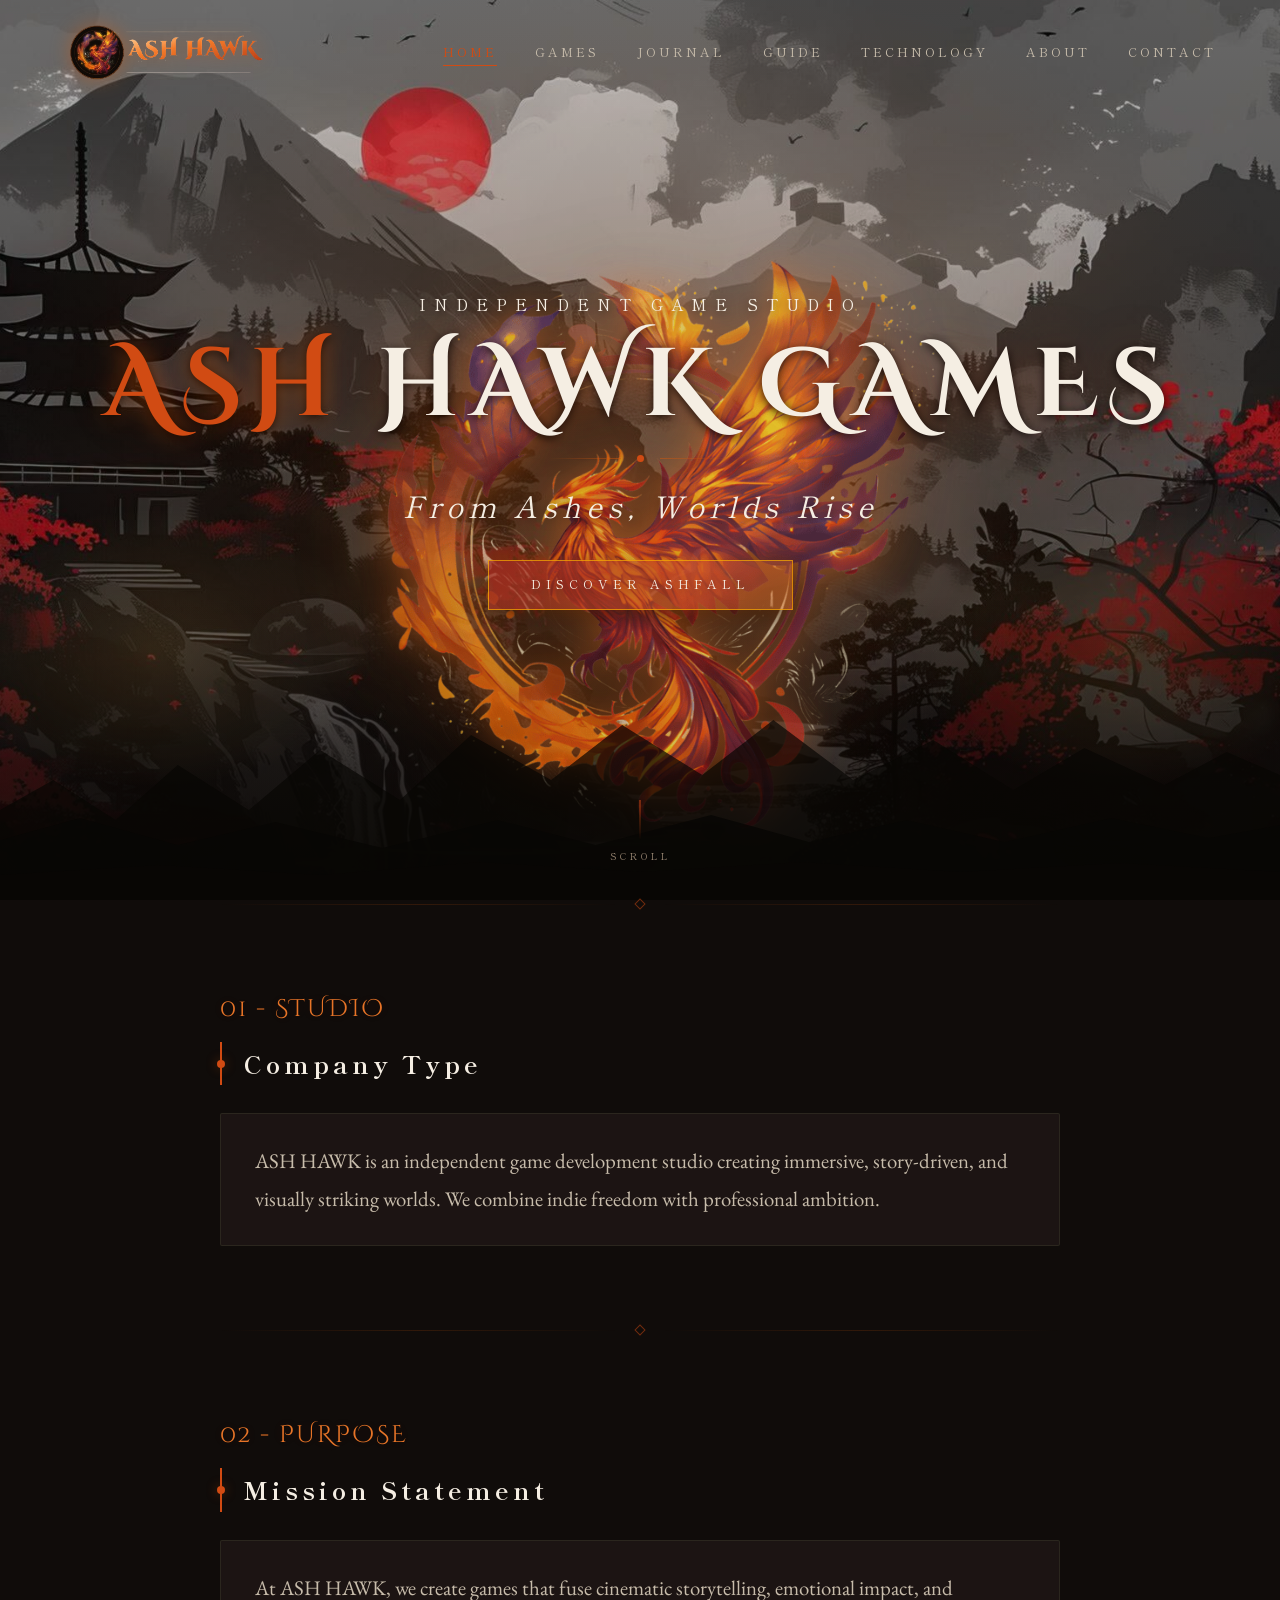
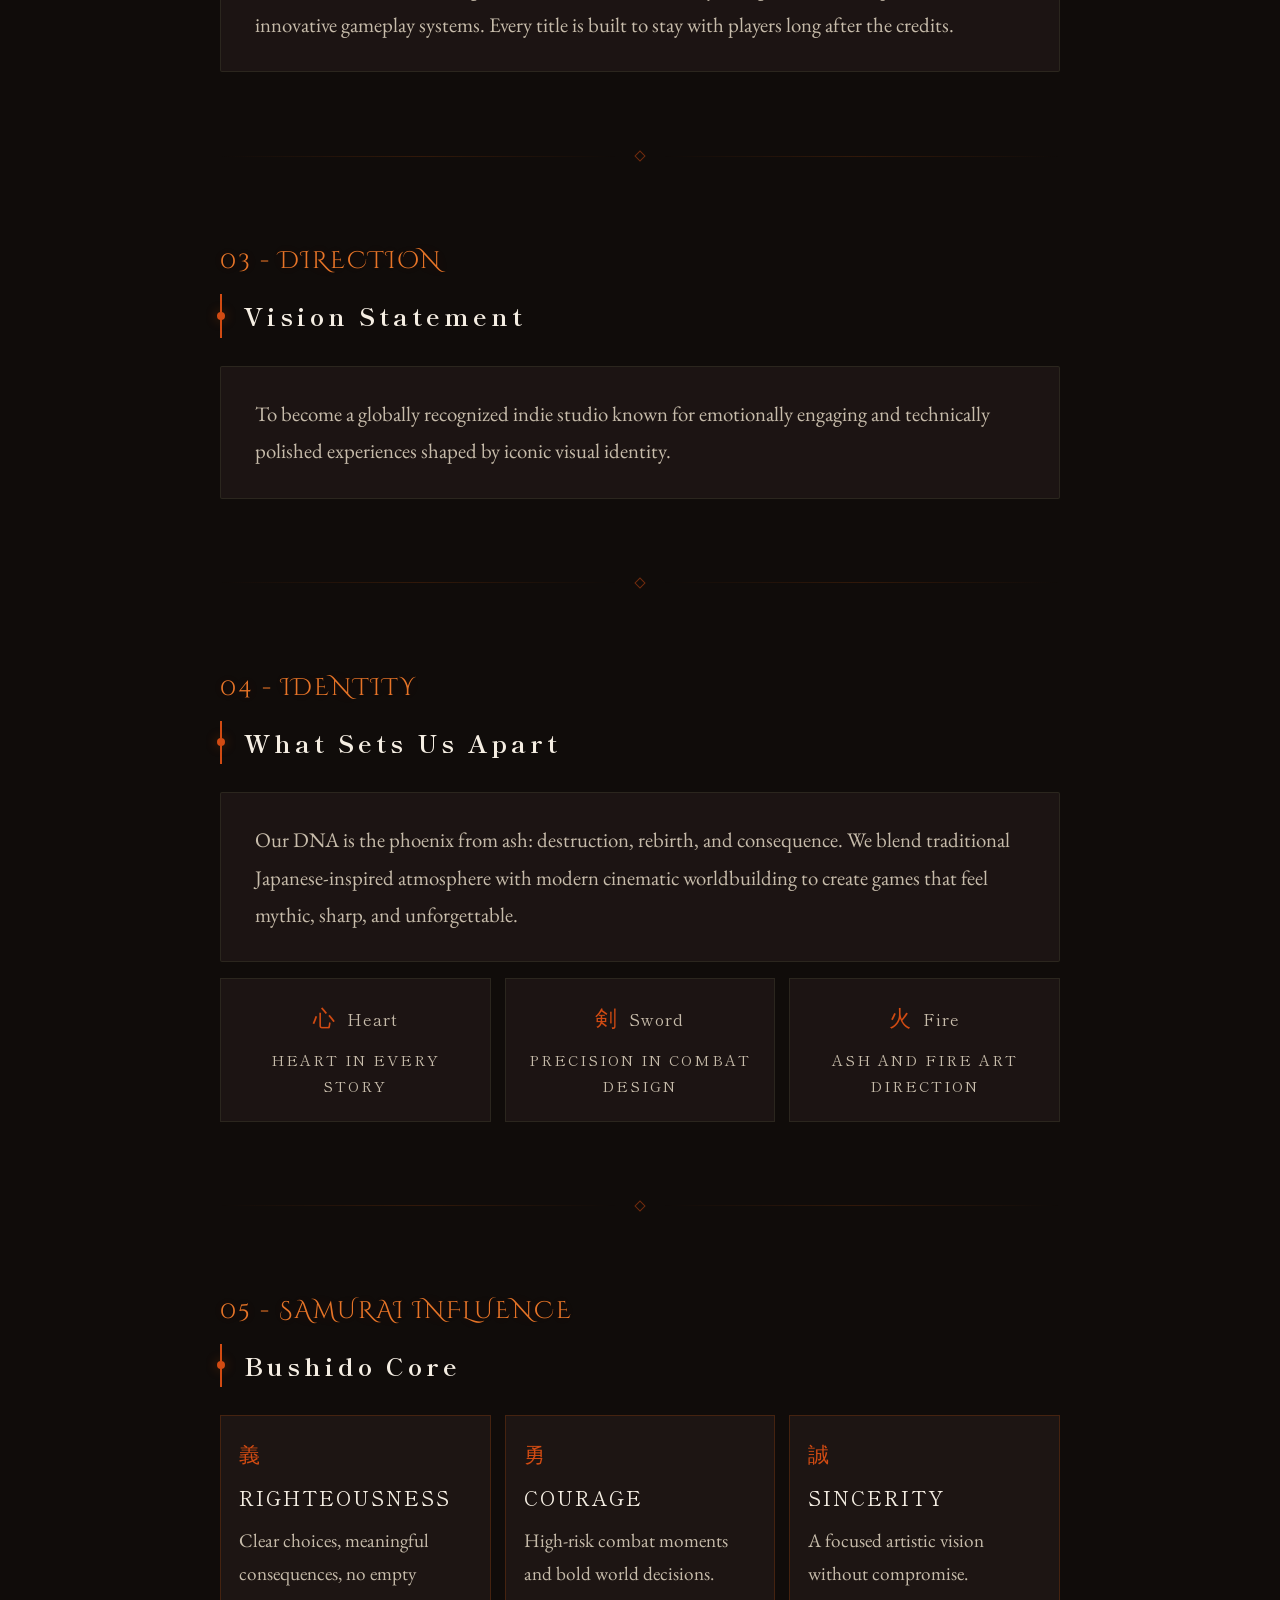
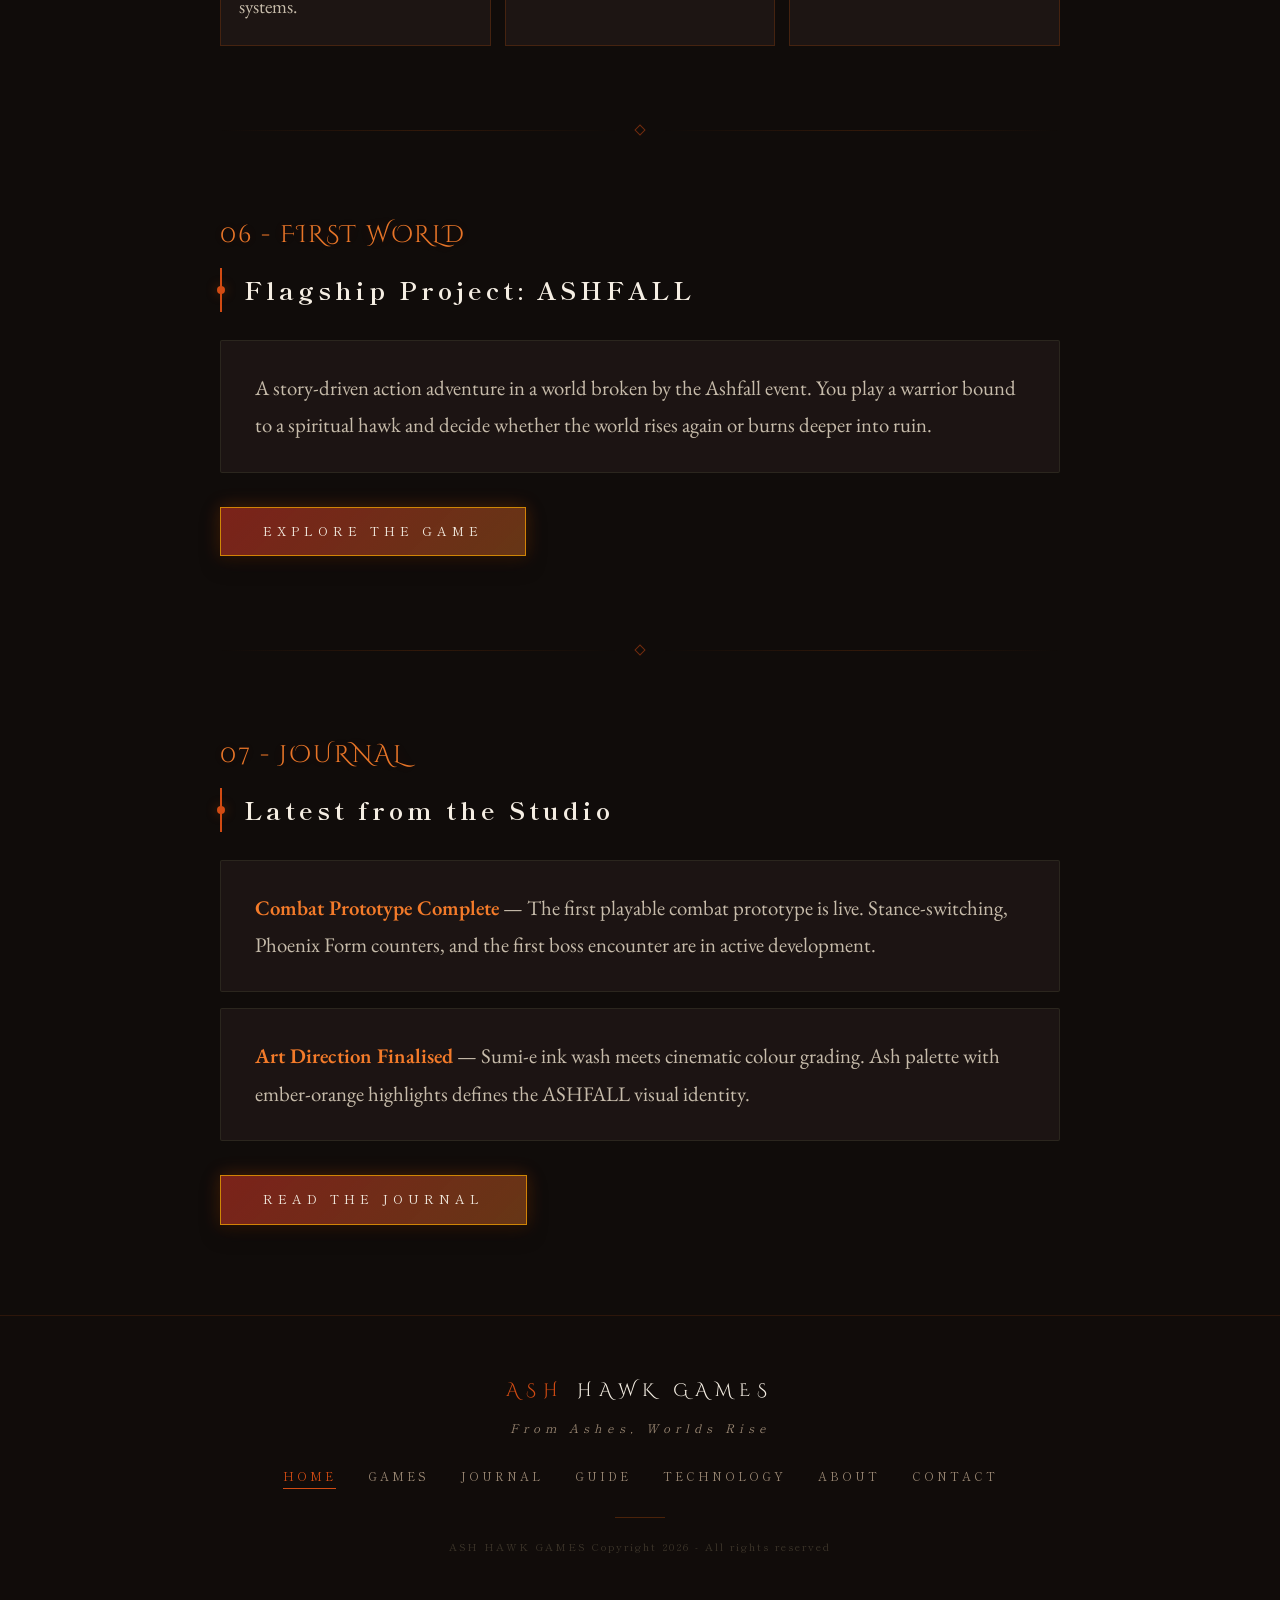
==== commit df273b75: "technology essays" ====
--- a/index.html
+++ b/index.html
@@ -1,4 +1,4 @@
-﻿<!DOCTYPE html>
+<!DOCTYPE html>
 <html lang="en">
 <head>
   <meta charset="UTF-8">
@@ -21,6 +21,7 @@
     <a href="games.html">Games</a>
     <a href="blog.html">Journal</a>
     <a href="managers-guide.html">Guide</a>
+    <a href="technology-risk.html">Technology</a>
     <a href="about.html">About</a>
     <a href="contact.html">Contact</a>
   </nav>
@@ -193,6 +194,7 @@
     <a href="games.html">Games</a>
     <a href="blog.html">Journal</a>
     <a href="managers-guide.html">Guide</a>
+    <a href="technology-risk.html">Technology</a>
     <a href="about.html">About</a>
     <a href="contact.html">Contact</a>
   </nav>
--- a/styles.css
+++ b/styles.css
@@ -1,4 +1,4 @@
-﻿/* ============================================================
+/* ============================================================
    ASH HAWK GAMES - STYLES
    Ghost of Tsushima x Phoenix from Ash
    ============================================================ */
@@ -1159,3 +1159,385 @@
   .hero-phoenix-figure { width: min(380px, 88vw); bottom: 80px; }
   .footer-nav { flex-wrap: wrap; gap: 18px; }
 }
+
+/* === MANAGERS GUIDE PAGE === */
+.guide-hero {
+      position: relative;
+      min-height: 70vh;
+      display: flex;
+      align-items: center;
+      justify-content: center;
+      overflow: hidden;
+      z-index: 1;
+    }
+    .guide-hero-bg {
+      position: absolute; inset: 0;
+      background:
+        radial-gradient(ellipse 50% 60% at 50% 50%, rgba(159,42,32,0.15) 0%, transparent 60%),
+        radial-gradient(ellipse 30% 40% at 50% 30%, rgba(212,88,10,0.1) 0%, transparent 50%),
+        var(--black);
+    }
+    .guide-hero-content {
+      position: relative;
+      z-index: 4;
+      text-align: center;
+      animation: heroReveal 1.8s cubic-bezier(0.25,0.46,0.45,0.94) both;
+      max-width: 800px;
+      padding: 0 40px;
+    }
+    .guide-badge {
+      display: inline-block;
+      font-family: var(--font-jp);
+      font-size: 0.65rem;
+      letter-spacing: 6px;
+      color: var(--ember);
+      border: 1px solid rgba(212,88,10,0.35);
+      padding: 6px 20px;
+      margin-bottom: 24px;
+      text-transform: uppercase;
+    }
+    .guide-main-title {
+      font-family: var(--font-title);
+      font-size: clamp(2.4rem, 6vw, 4.2rem);
+      color: var(--cream);
+      letter-spacing: 6px;
+      line-height: 1.15;
+      text-shadow: 0 0 50px rgba(209,75,19,0.2);
+      margin-bottom: 16px;
+    }
+    .guide-main-title .the-e {
+      margin-left: 1px;
+    }
+    .guide-main-title .accent { color: var(--ember); }
+    .guide-subtitle {
+      font-family: var(--font-jp);
+      font-size: 1rem;
+      color: var(--silver);
+      letter-spacing: 5px;
+      font-style: italic;
+    }
+    .guide-subtitle span { color: var(--ember-light); }
+
+    .guide-intro {
+      max-width: 800px;
+      margin: 0 auto 20px;
+      padding: 32px 36px;
+      background: rgba(33,24,22,0.8);
+      border: 1px solid rgba(46,40,32,0.9);
+      border-left: 3px solid var(--ember);
+      color: var(--silver);
+      font-size: 1.2rem;
+      line-height: 1.8;
+    }
+    .guide-intro b { color: var(--ember-light); }
+
+    .guide-section-title {
+      font-family: var(--font-jp);
+      font-size: 1.15rem;
+      letter-spacing: 4px;
+      color: var(--cream);
+      margin-bottom: 20px;
+      padding-bottom: 8px;
+      border-bottom: 1px solid rgba(212,88,10,0.2);
+      display: inline-block;
+    }
+
+    .expectation-grid {
+      display: grid;
+      grid-template-columns: 1fr 1fr;
+      gap: 16px;
+      margin-top: 16px;
+    }
+
+    .expect-card {
+      background: rgba(33,24,22,0.8);
+      border: 1px solid rgba(46,40,32,0.9);
+      padding: 28px 24px;
+      transition: var(--trans);
+      position: relative;
+    }
+    .expect-card:hover {
+      border-color: rgba(212,88,10,0.28);
+      transform: translateY(-3px);
+    }
+    .expect-card::before {
+      content: '';
+      position: absolute;
+      top: 0; left: 0; right: 0;
+      height: 2px;
+      background: transparent;
+      transition: var(--trans);
+    }
+    .expect-card:hover::before {
+      background: var(--ember);
+      box-shadow: var(--glow-sm);
+    }
+    .expect-kanji {
+      font-family: var(--font-title);
+      font-size: 1.8rem;
+      color: var(--ember);
+      letter-spacing: 3px;
+      margin-bottom: 4px;
+    }
+    .expect-kanji .trans {
+      font-size: 0.65rem;
+      color: var(--muted);
+      letter-spacing: 2px;
+    }
+    .expect-title {
+      font-family: var(--font-jp);
+      font-size: 1rem;
+      color: var(--cream);
+      letter-spacing: 2px;
+      text-transform: uppercase;
+      margin-bottom: 10px;
+    }
+    .expect-text {
+      color: var(--silver);
+      font-size: 1rem;
+      line-height: 1.65;
+    }
+
+    .ways-list {
+      display: flex;
+      flex-direction: column;
+      gap: 16px;
+      margin-top: 16px;
+    }
+    .way-item {
+      background: rgba(33,24,22,0.8);
+      border: 1px solid rgba(46,40,32,0.9);
+      padding: 24px 28px;
+      display: flex;
+      align-items: flex-start;
+      gap: 18px;
+      transition: var(--trans);
+    }
+    .way-item:hover {
+      border-color: rgba(212,88,10,0.28);
+      transform: translateX(5px);
+    }
+    .way-number {
+      font-family: var(--font-title);
+      font-size: 1.6rem;
+      color: var(--ember);
+      opacity: 0.6;
+      flex-shrink: 0;
+      min-width: 36px;
+      line-height: 1;
+    }
+    .way-content h4 {
+      font-family: var(--font-jp);
+      font-size: 1rem;
+      color: var(--cream);
+      letter-spacing: 2px;
+      margin-bottom: 6px;
+    }
+    .way-content p {
+      color: var(--silver);
+      font-size: 1rem;
+      line-height: 1.65;
+    }
+
+    .guide-closing {
+      max-width: 800px;
+      margin: 0 auto;
+      padding: 40px 36px;
+      text-align: center;
+      background: rgba(33,24,22,0.8);
+      border: 1px solid rgba(212,88,10,0.2);
+      position: relative;
+    }
+    .guide-closing::before,
+    .guide-closing::after {
+      content: '';
+      position: absolute;
+      width: 50px; height: 50px;
+      border: 1px solid rgba(212,88,10,0.15);
+    }
+    .guide-closing::before { top: 10px; left: 10px; border-right: none; border-bottom: none; }
+    .guide-closing::after { bottom: 10px; right: 10px; border-left: none; border-top: none; }
+    .guide-closing-text {
+      font-family: var(--font-title);
+      font-size: 1.4rem;
+      color: var(--cream);
+      letter-spacing: 3px;
+    }
+    .guide-closing-text .accent { color: var(--ember); }
+
+    @media (max-width: 900px) {
+      .expectation-grid { grid-template-columns: 1fr; }
+      .guide-hero { min-height: 56vh; }
+    }
+
+/* === TECHNOLOGY RISK PAGE === */
+.tech-hero {
+      position: relative;
+      min-height: 64vh;
+      display: flex;
+      align-items: center;
+      justify-content: center;
+      overflow: hidden;
+      z-index: 1;
+    }
+    .tech-hero-bg {
+      position: absolute;
+      inset: 0;
+      background:
+        radial-gradient(ellipse 45% 55% at 50% 48%, rgba(212,88,10,0.16) 0%, transparent 62%),
+        radial-gradient(ellipse 70% 55% at 50% 70%, rgba(159,42,32,0.12) 0%, transparent 68%),
+        linear-gradient(180deg, rgba(10,8,8,0.2), var(--black));
+    }
+    .tech-hero-content {
+      position: relative;
+      z-index: 4;
+      max-width: 900px;
+      padding: 0 40px;
+      text-align: center;
+      animation: heroReveal 1.8s cubic-bezier(0.25,0.46,0.45,0.94) both;
+    }
+    .tech-badge {
+      display: inline-block;
+      font-family: var(--font-jp);
+      font-size: 0.65rem;
+      letter-spacing: 6px;
+      color: var(--ember);
+      border: 1px solid rgba(212,88,10,0.35);
+      padding: 6px 20px;
+      margin-bottom: 24px;
+      text-transform: uppercase;
+    }
+    .tech-main-title {
+      font-family: var(--font-title);
+      font-size: clamp(2.3rem, 6vw, 4.4rem);
+      color: var(--cream);
+      letter-spacing: 6px;
+      line-height: 1.15;
+      text-shadow: 0 0 50px rgba(209,75,19,0.2);
+      margin-bottom: 16px;
+    }
+    .tech-main-title .accent { color: var(--ember); }
+    .tech-subtitle {
+      font-family: var(--font-jp);
+      font-size: 1rem;
+      color: var(--silver);
+      letter-spacing: 5px;
+      font-style: italic;
+    }
+    .tech-subtitle span { color: var(--ember-light); }
+
+    .essay-panel {
+      max-width: 880px;
+      margin: 0 auto;
+      padding: 36px;
+      background: rgba(33,24,22,0.82);
+      border: 1px solid rgba(46,40,32,0.9);
+      border-left: 3px solid var(--ember);
+      position: relative;
+    }
+    .essay-panel::before {
+      content: '';
+      position: absolute;
+      top: 0;
+      left: 0;
+      right: 0;
+      height: 1px;
+      background: linear-gradient(90deg, rgba(212,88,10,0.42), transparent);
+    }
+    .essay-kicker {
+      font-family: var(--font-jp);
+      font-size: 0.8rem;
+      letter-spacing: 3px;
+      color: var(--muted);
+      margin-bottom: 10px;
+      text-transform: uppercase;
+    }
+    .essay-title {
+      font-family: var(--font-jp);
+      font-size: clamp(1.35rem, 3vw, 2rem);
+      color: var(--cream);
+      letter-spacing: 3px;
+      line-height: 1.35;
+      margin-bottom: 22px;
+    }
+    .essay-title .accent { color: var(--ember-light); }
+    .essay-body {
+      display: flex;
+      flex-direction: column;
+      gap: 18px;
+    }
+    .essay-body p {
+      color: var(--silver);
+      font-size: 1.3rem;
+      line-height: 1.82;
+    }
+    .swot-strip {
+      display: grid;
+      grid-template-columns: repeat(4, 1fr);
+      gap: 12px;
+      max-width: 880px;
+      margin: 18px auto 0;
+    }
+    .swot-tile {
+      background: rgba(33,24,22,0.72);
+      border: 1px solid rgba(46,40,32,0.9);
+      padding: 18px 16px;
+      text-align: center;
+      transition: var(--trans);
+    }
+    .swot-tile:hover {
+      border-color: rgba(212,88,10,0.3);
+      transform: translateY(-3px);
+    }
+    .swot-letter {
+      display: block;
+      font-family: var(--font-title);
+      font-size: 1.7rem;
+      color: var(--ember);
+      line-height: 1;
+      margin-bottom: 6px;
+    }
+    .swot-label {
+      font-family: var(--font-jp);
+      font-size: 0.66rem;
+      letter-spacing: 2px;
+      color: var(--muted);
+      text-transform: uppercase;
+    }
+    .tech-closing {
+      max-width: 760px;
+      margin: 0 auto;
+      padding: 34px 32px;
+      text-align: center;
+      background: rgba(33,24,22,0.8);
+      border: 1px solid rgba(212,88,10,0.2);
+      position: relative;
+    }
+    .tech-closing::before,
+    .tech-closing::after {
+      content: '';
+      position: absolute;
+      width: 48px;
+      height: 48px;
+      border: 1px solid rgba(212,88,10,0.15);
+    }
+    .tech-closing::before { top: 10px; left: 10px; border-right: none; border-bottom: none; }
+    .tech-closing::after { right: 10px; bottom: 10px; border-left: none; border-top: none; }
+    .tech-closing-text {
+      font-family: var(--font-title);
+      font-size: 1.35rem;
+      color: var(--cream);
+      letter-spacing: 3px;
+      line-height: 1.6;
+    }
+    .tech-closing-text .accent { color: var(--ember); }
+
+    @media (max-width: 900px) {
+      .tech-hero { min-height: 56vh; }
+      .essay-panel { padding: 28px 24px; }
+      .swot-strip { grid-template-columns: 1fr 1fr; }
+    }
+    @media (max-width: 560px) {
+      .swot-strip { grid-template-columns: 1fr; }
+      .tech-subtitle { letter-spacing: 3px; }
+    }
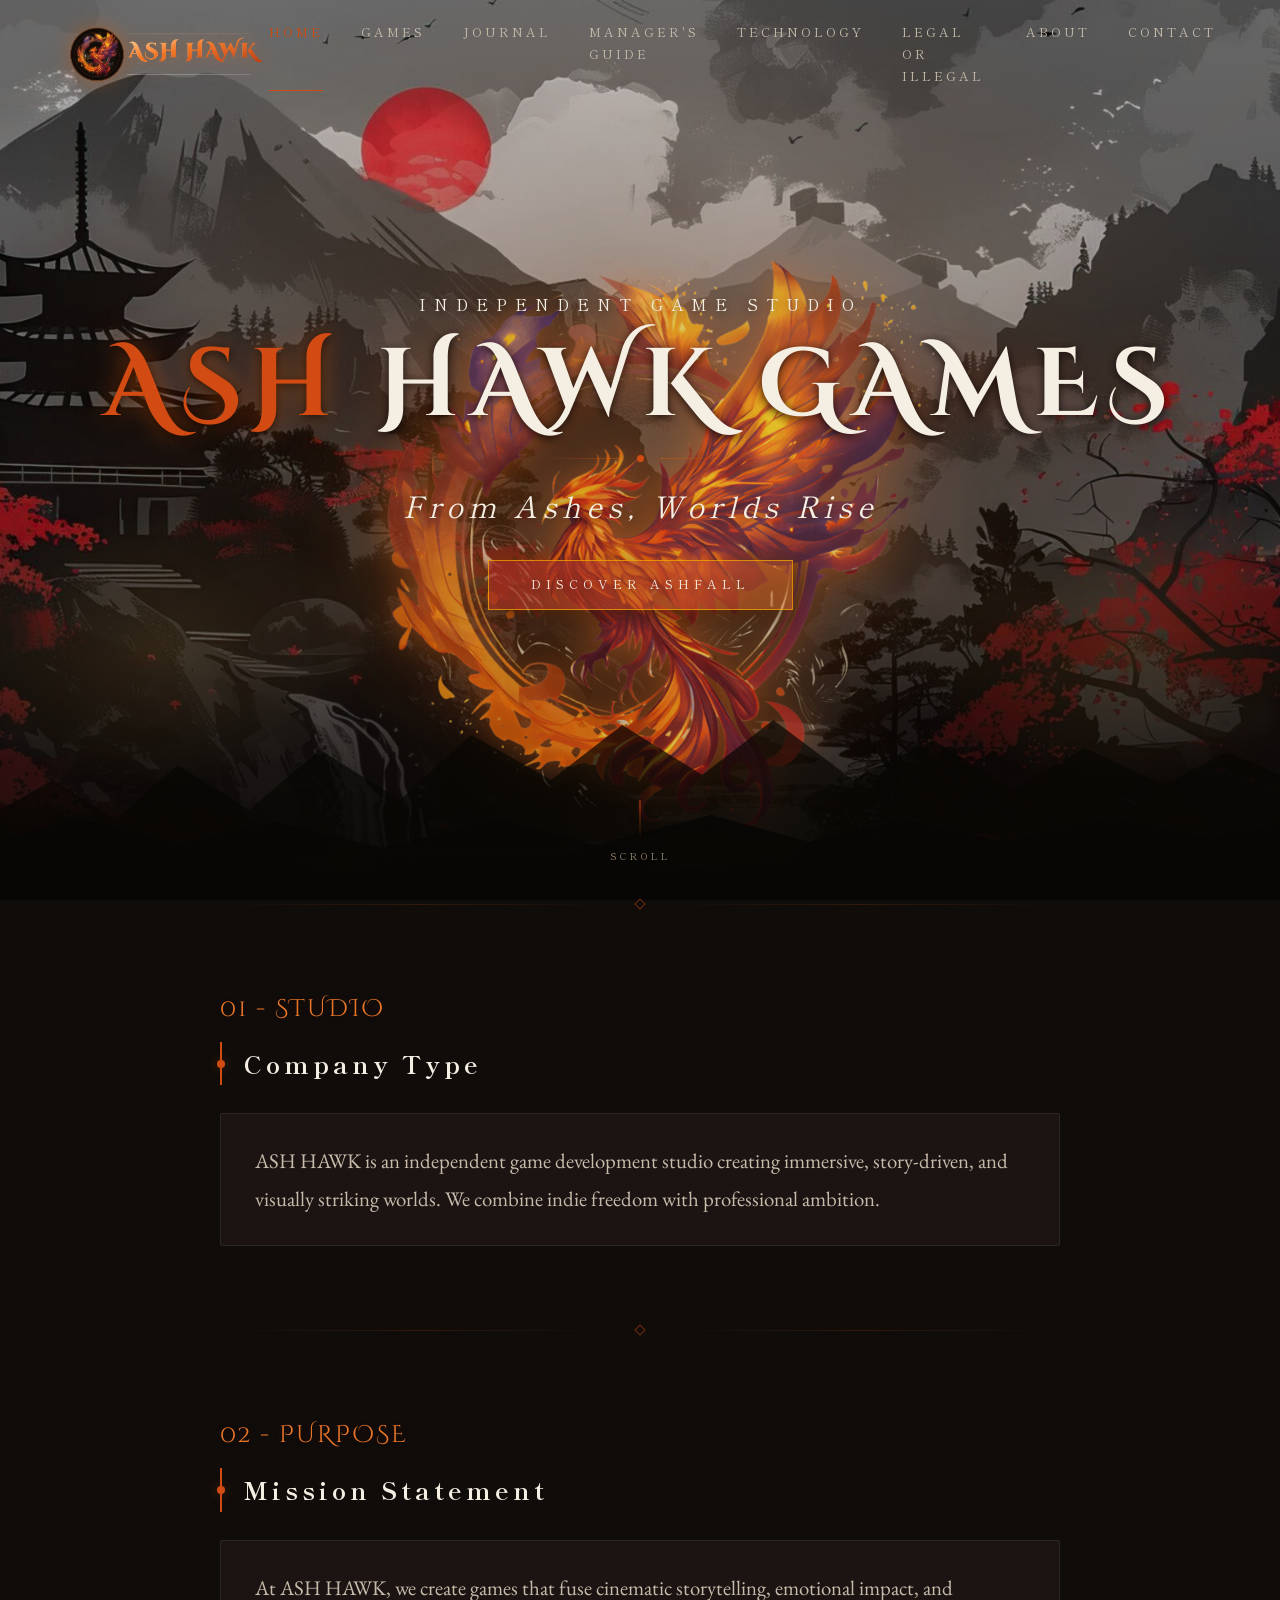
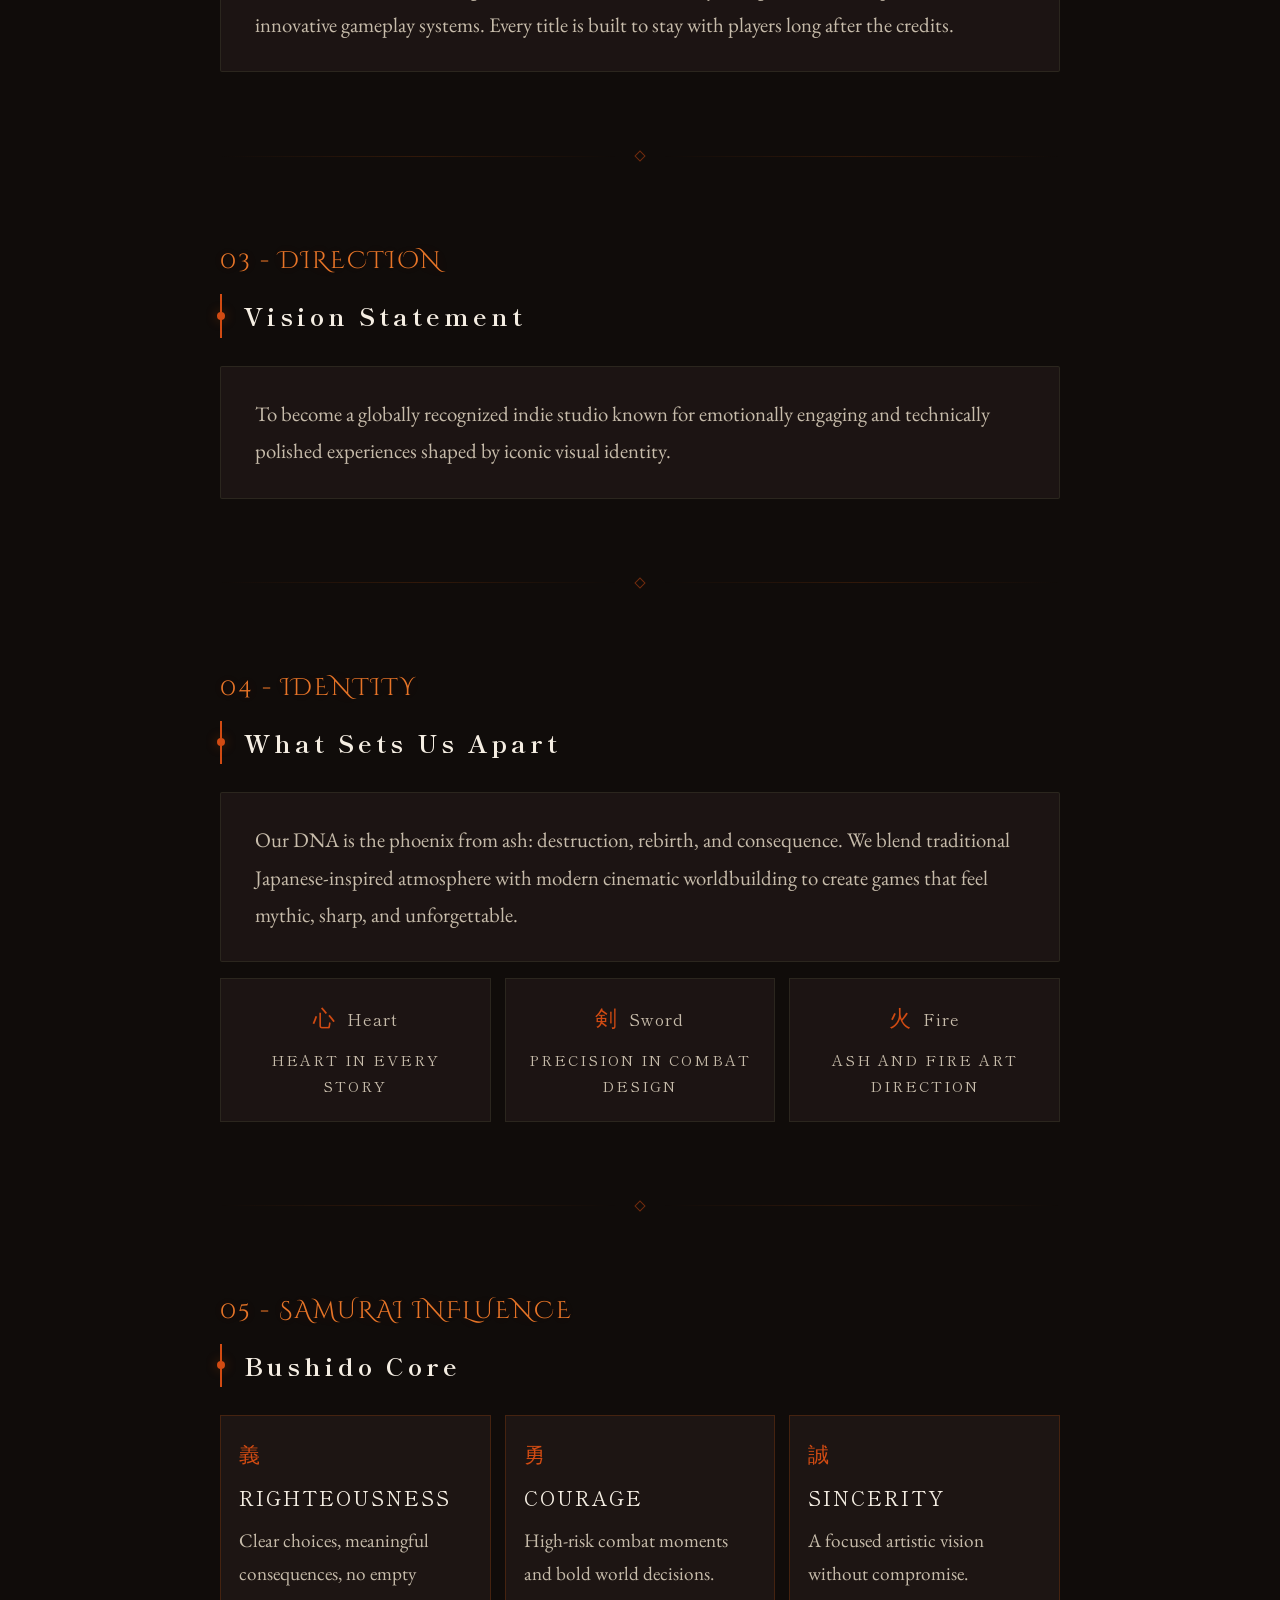
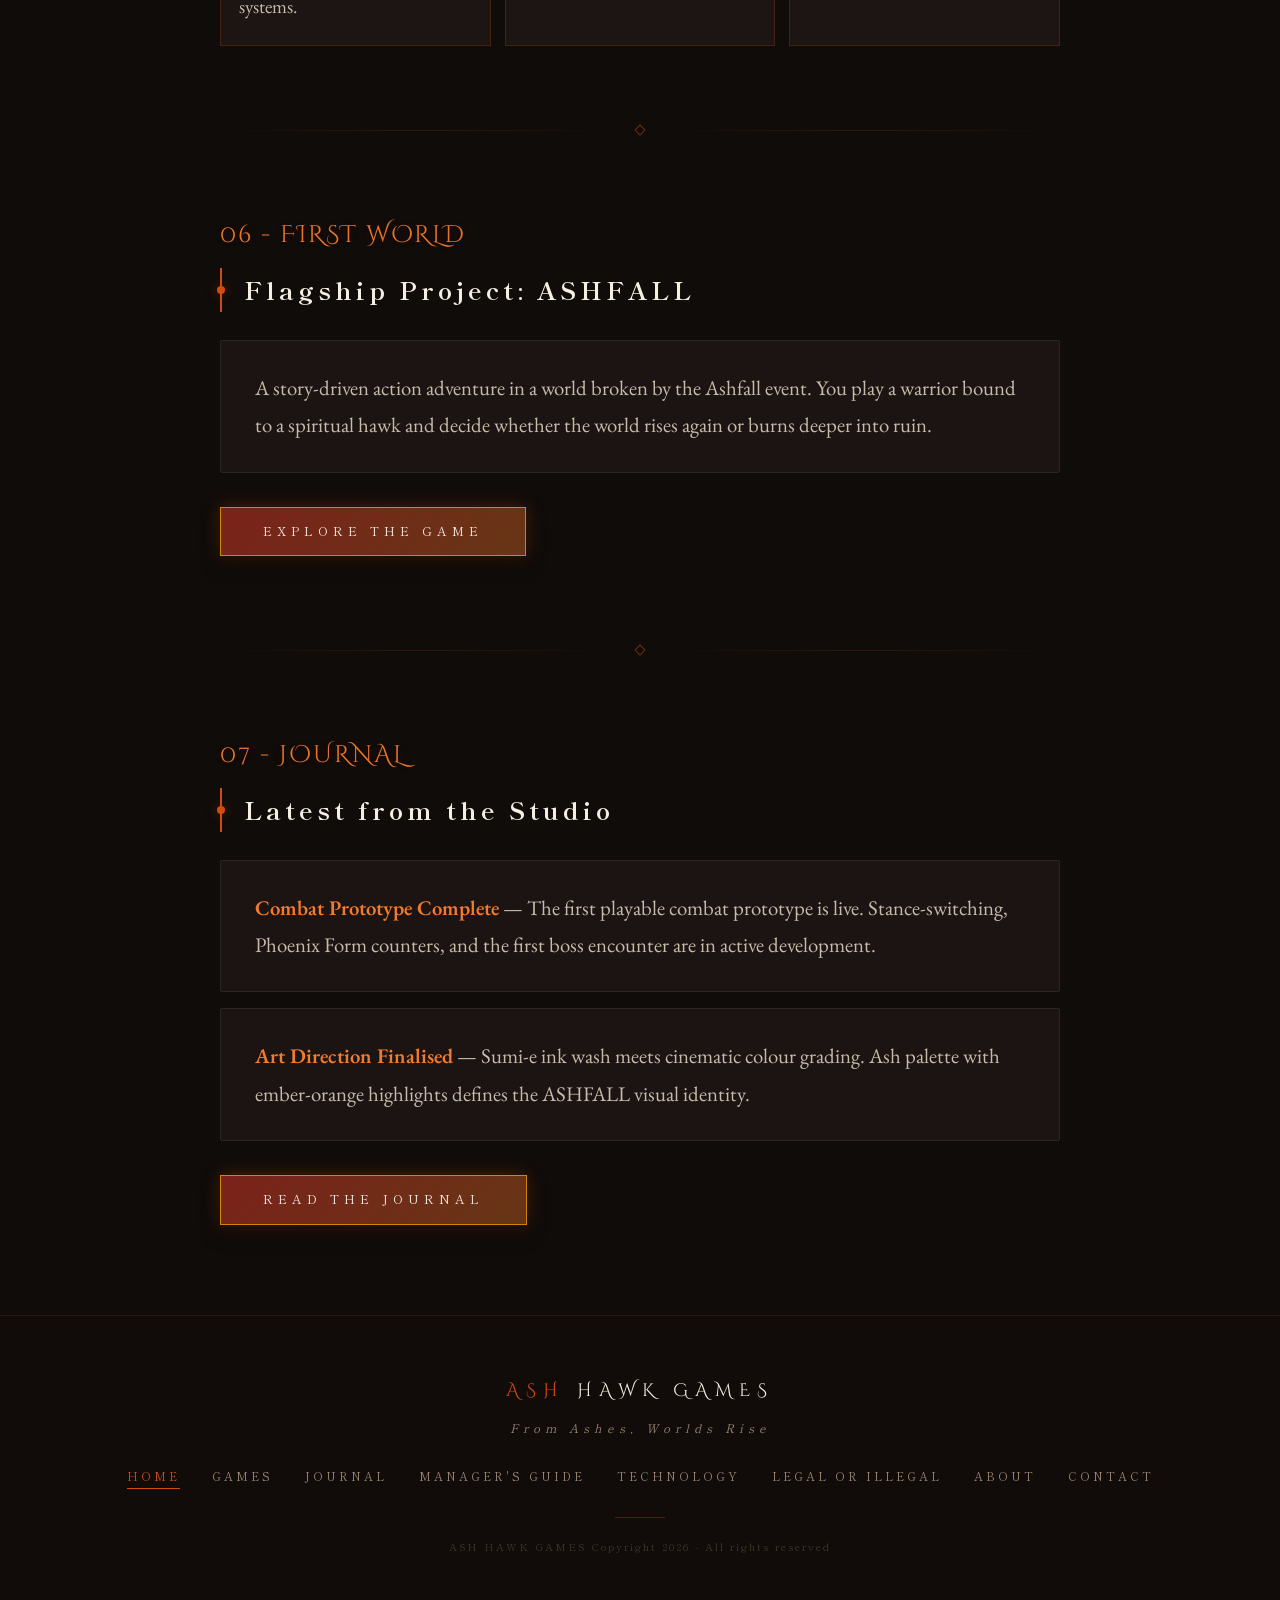
==== commit 317e423f: "legal or illigal" ====
--- a/index.html
+++ b/index.html
@@ -20,8 +20,9 @@
     <a href="index.html">Home</a>
     <a href="games.html">Games</a>
     <a href="blog.html">Journal</a>
-    <a href="managers-guide.html">Guide</a>
+    <a href="managers-guide.html">Manager's Guide</a>
     <a href="technology-risk.html">Technology</a>
+    <a href="legal-illegal.html">Legal or Illegal</a>
     <a href="about.html">About</a>
     <a href="contact.html">Contact</a>
   </nav>
@@ -193,8 +194,9 @@
     <a href="index.html">Home</a>
     <a href="games.html">Games</a>
     <a href="blog.html">Journal</a>
-    <a href="managers-guide.html">Guide</a>
+    <a href="managers-guide.html">Manager's Guide</a>
     <a href="technology-risk.html">Technology</a>
+    <a href="legal-illegal.html">Legal or Illegal</a>
     <a href="about.html">About</a>
     <a href="contact.html">Contact</a>
   </nav>
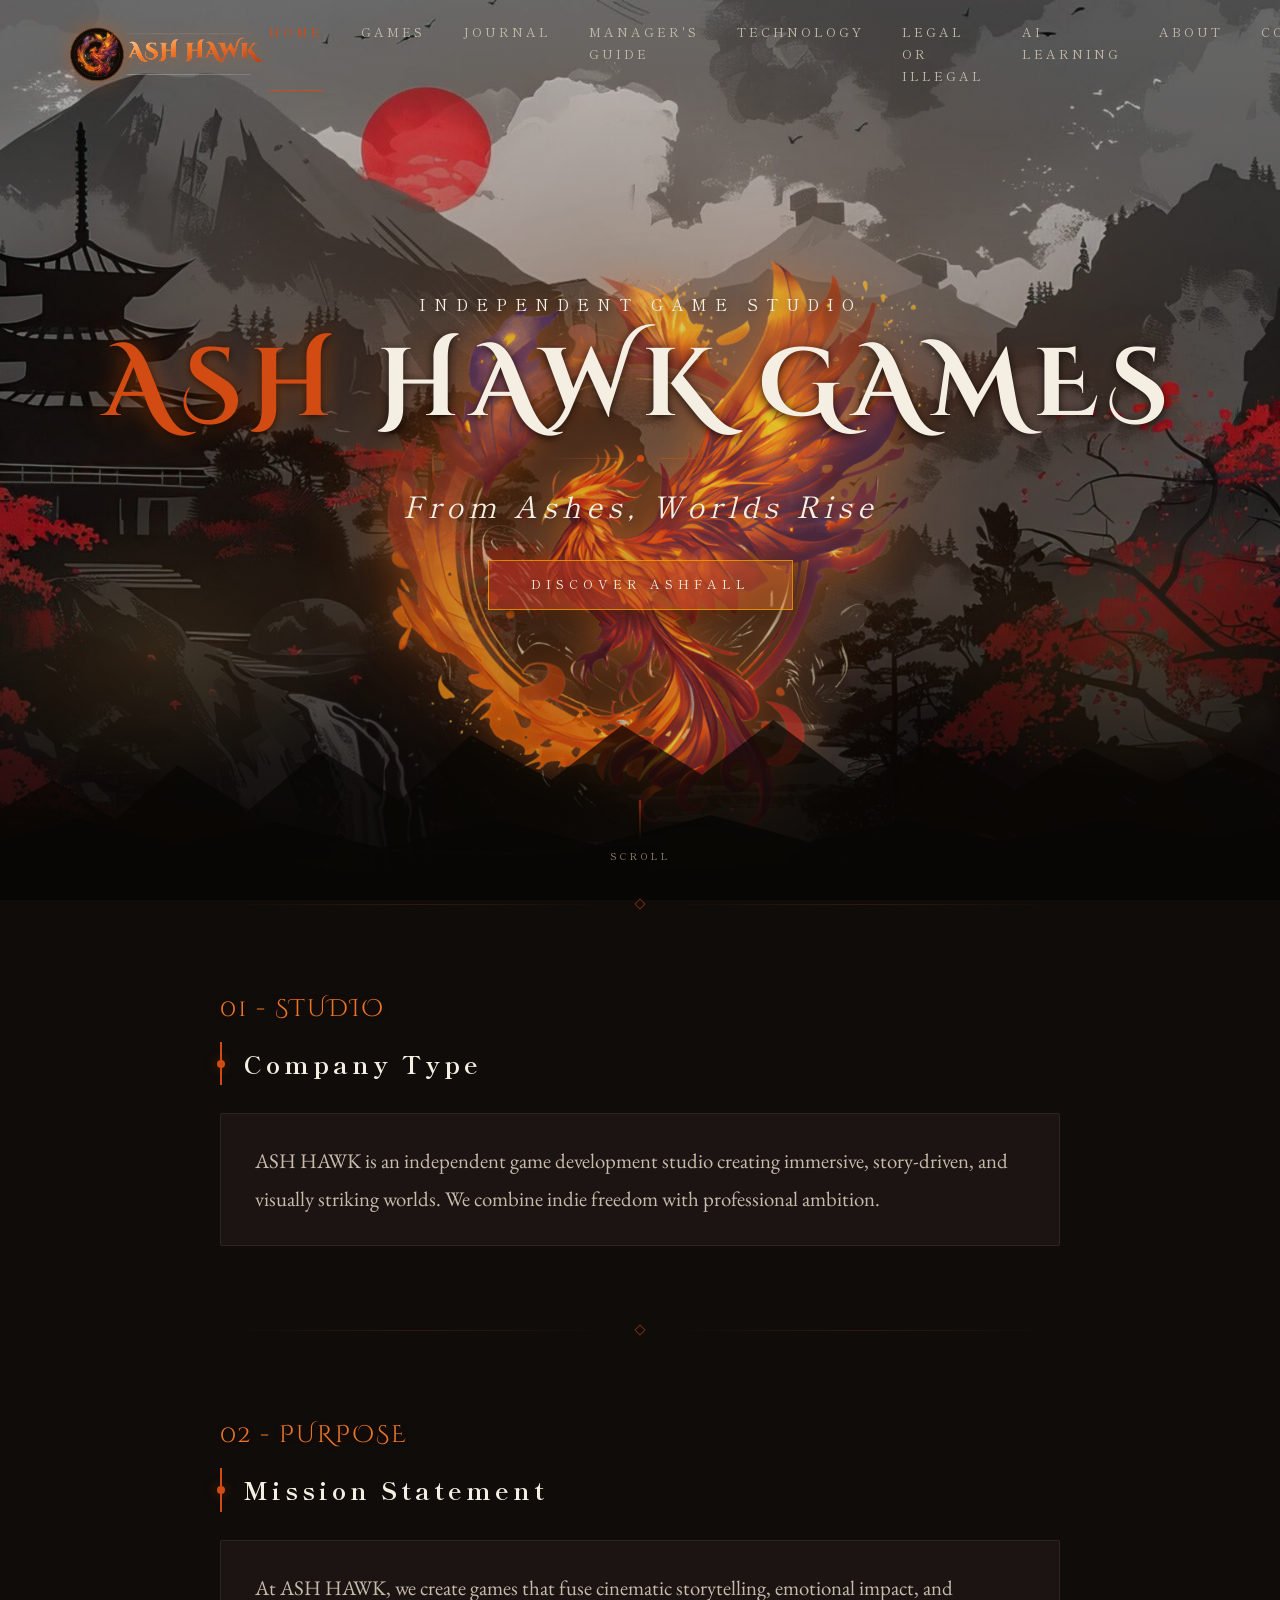
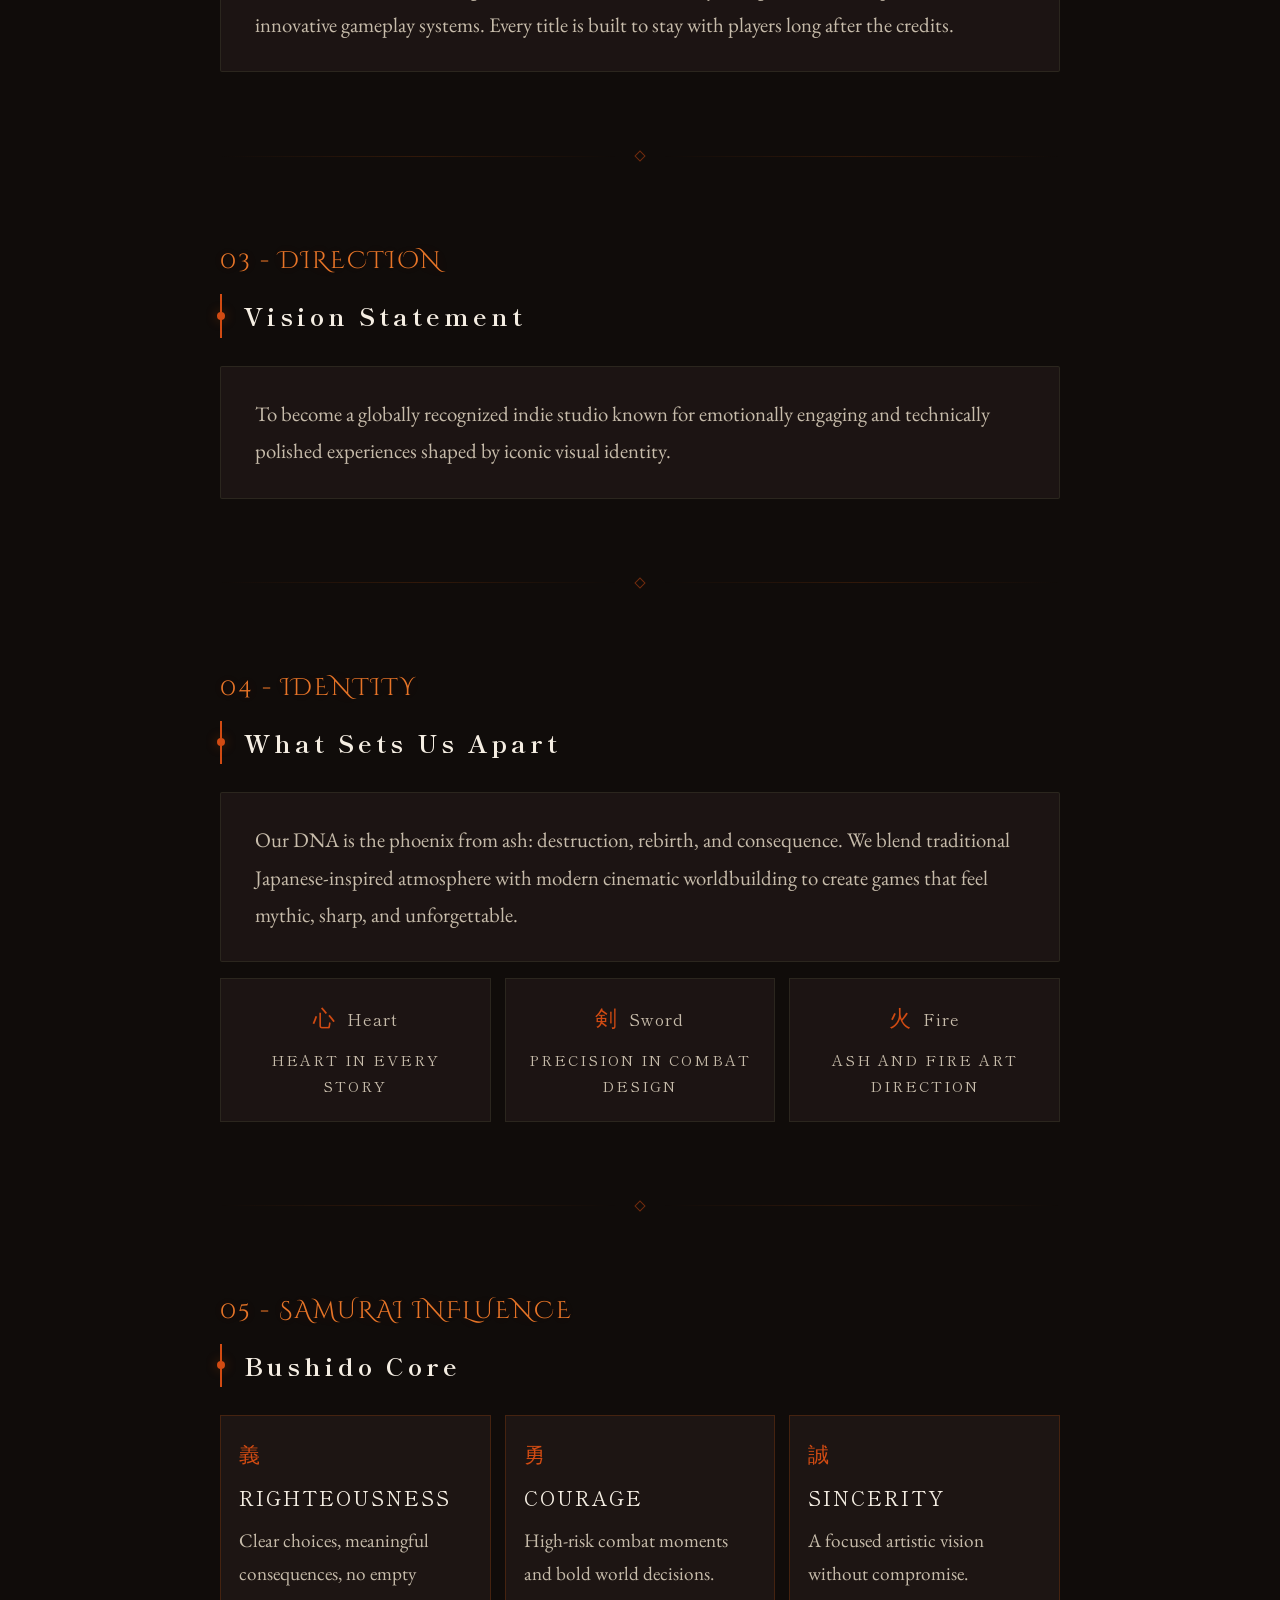
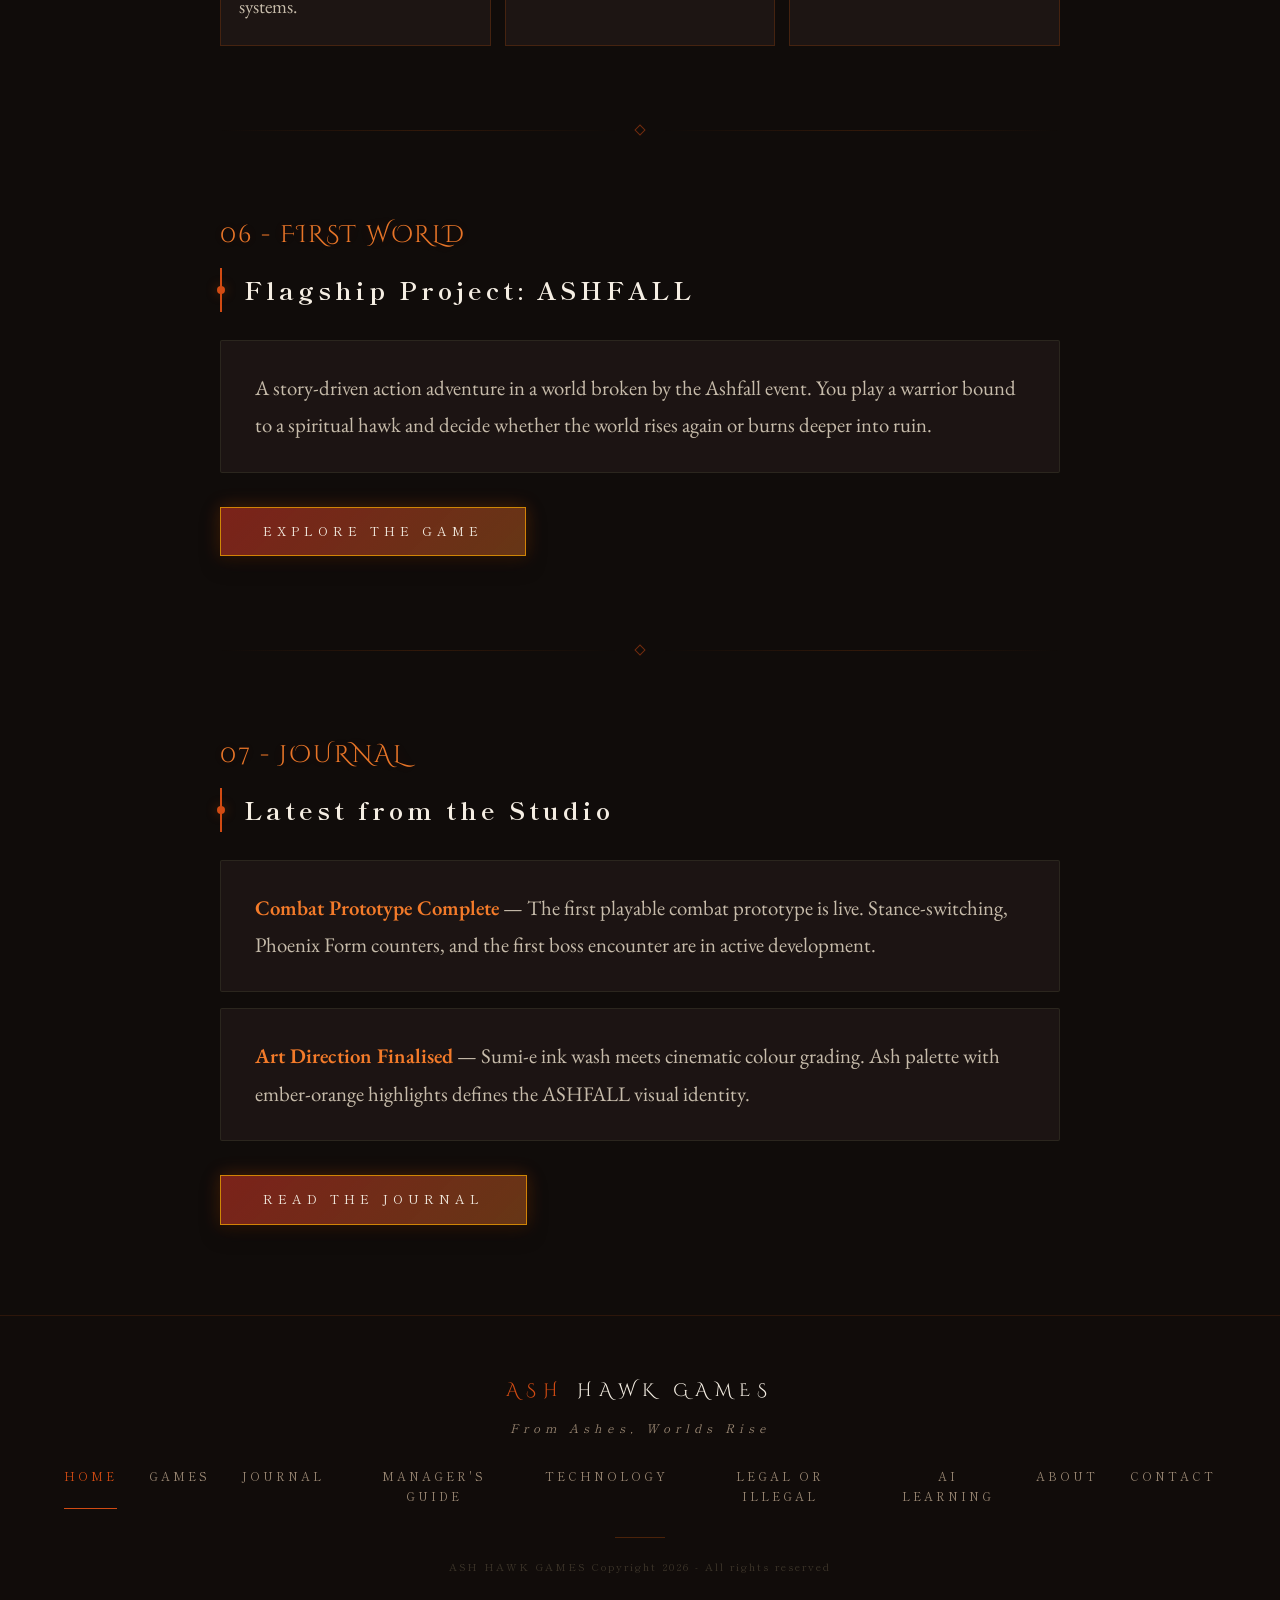
==== commit 51b7c5be: "added ai learning" ====
--- a/index.html
+++ b/index.html
@@ -23,6 +23,7 @@
     <a href="managers-guide.html">Manager's Guide</a>
     <a href="technology-risk.html">Technology</a>
     <a href="legal-illegal.html">Legal or Illegal</a>
+    <a href="ai-learning.html">AI Learning</a>
     <a href="about.html">About</a>
     <a href="contact.html">Contact</a>
   </nav>
@@ -197,6 +198,7 @@
     <a href="managers-guide.html">Manager's Guide</a>
     <a href="technology-risk.html">Technology</a>
     <a href="legal-illegal.html">Legal or Illegal</a>
+    <a href="ai-learning.html">AI Learning</a>
     <a href="about.html">About</a>
     <a href="contact.html">Contact</a>
   </nav>
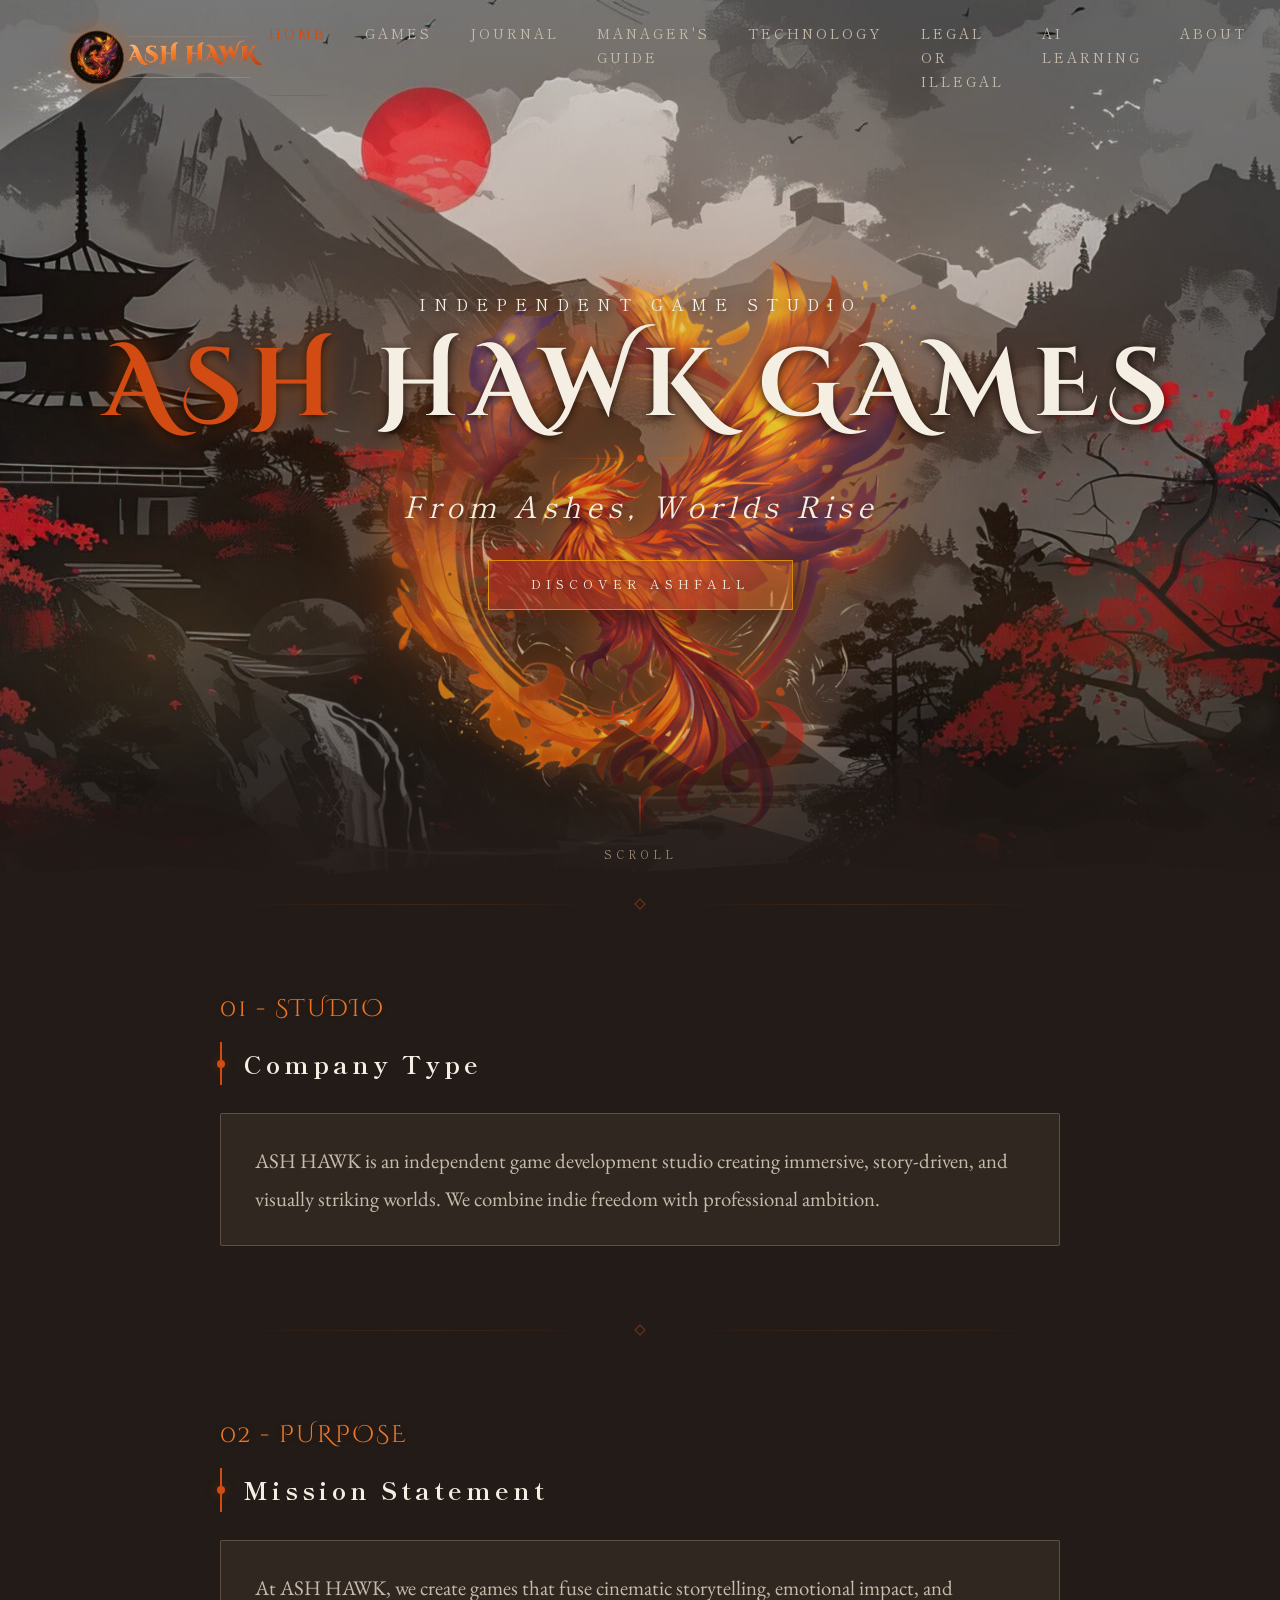
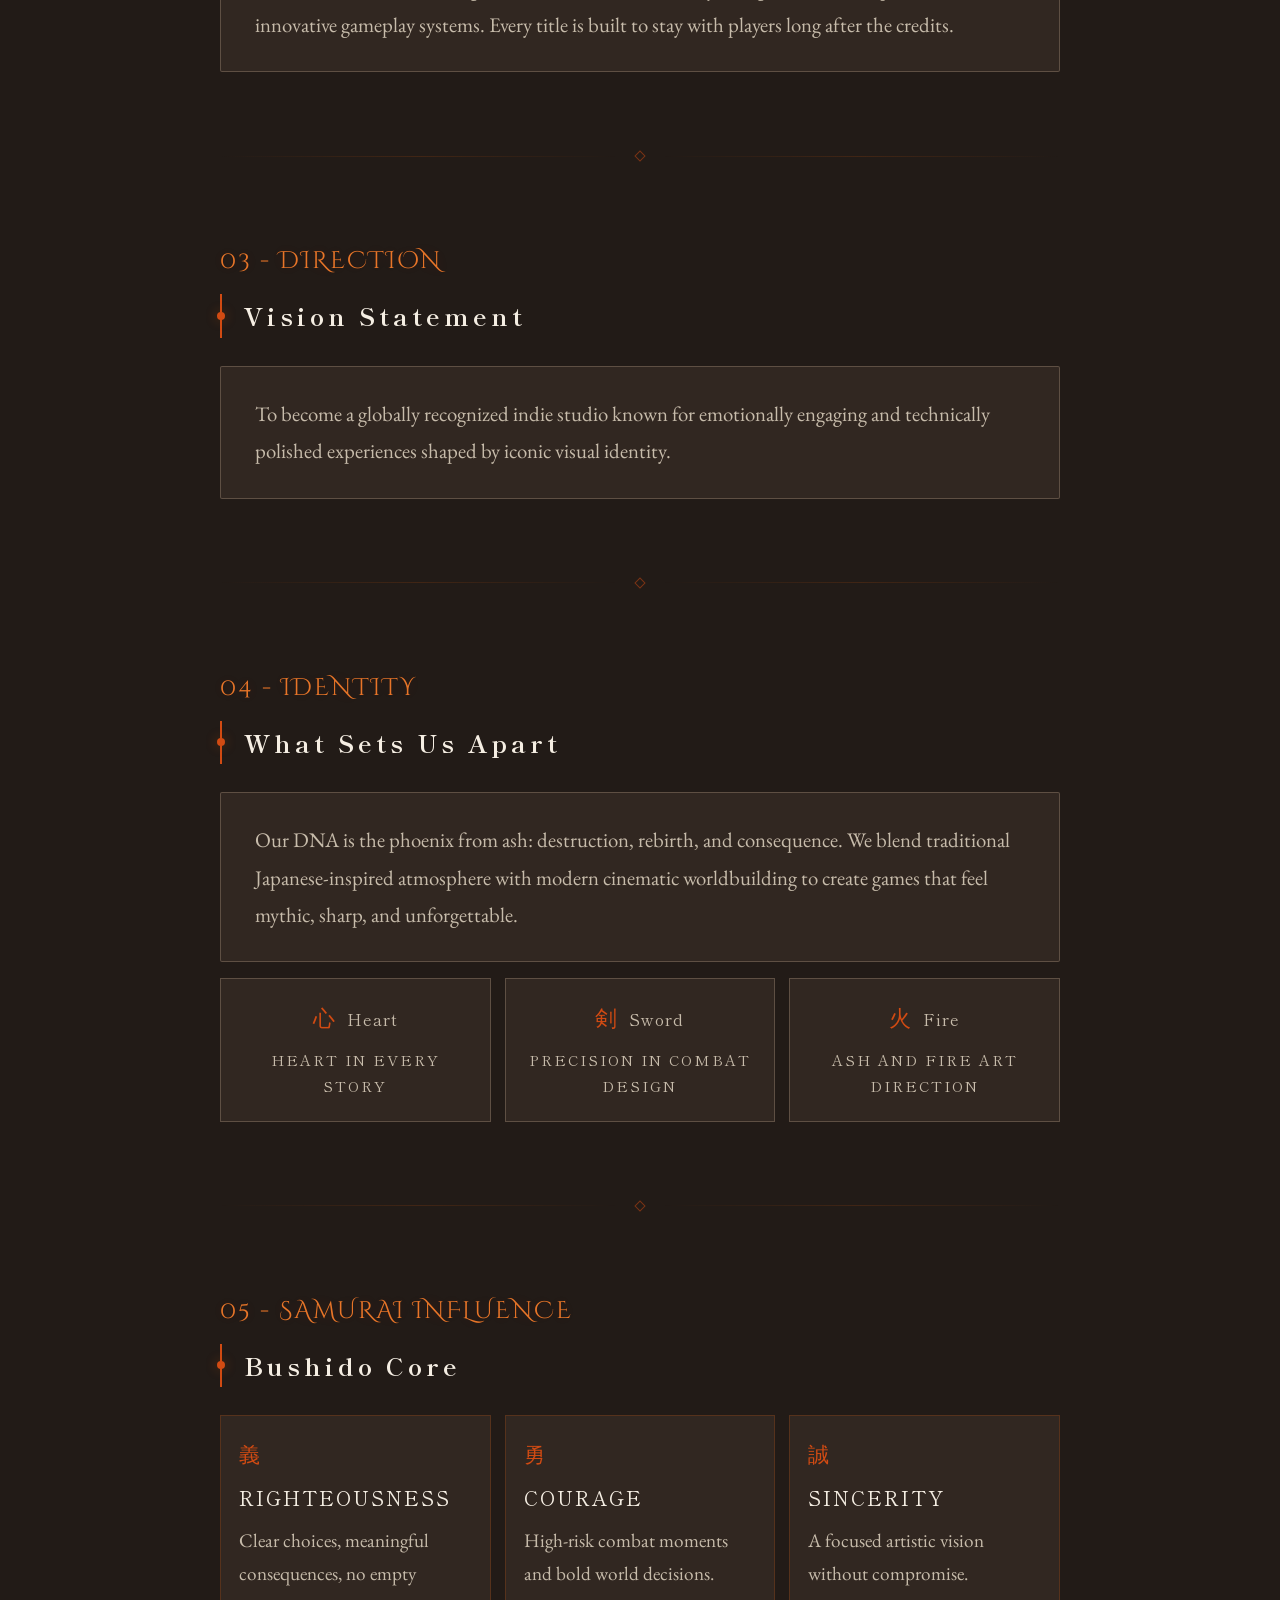
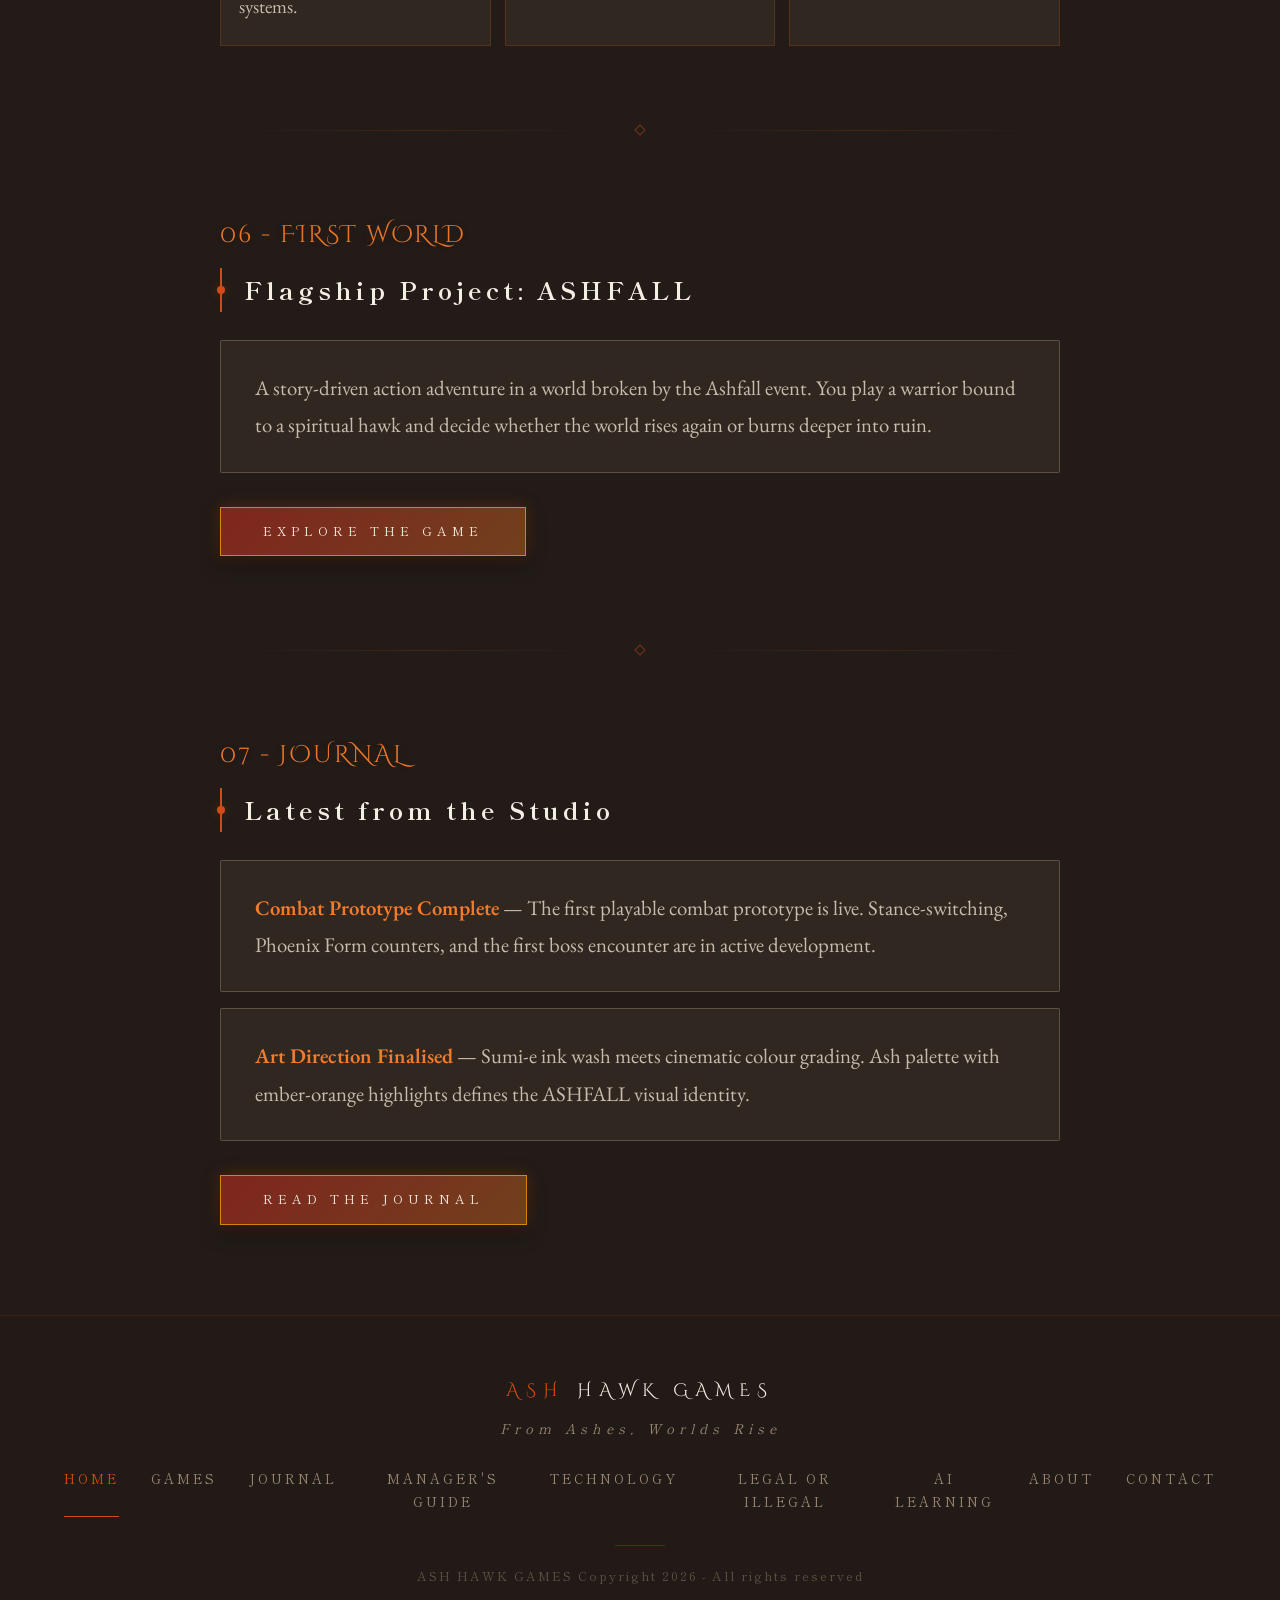
==== commit 192681d4: "updated the color style to be lighter" ====
--- a/index.html
+++ b/index.html
@@ -56,14 +56,14 @@
       <path d="M0,220 L0,130 L60,100 L130,140 L200,85 L280,130 L360,70 L450,120
                L530,55 L620,100 L700,45 L790,95 L870,40 L960,100 L1050,60
                L1140,110 L1220,68 L1310,105 L1380,72 L1440,95 L1440,220 Z"
-            fill="rgba(8,6,4,0.7)"/>
+            fill="rgba(34,27,23,0.5)"/>
       <path d="M0,220 L0,160 L90,138 L200,165 L310,142 L430,168 L560,140
                L670,165 L800,135 L910,162 L1020,140 L1130,162 L1250,138
                L1360,158 L1440,145 L1440,220 Z"
-            fill="rgba(8,6,4,0.85)"/>
+            fill="rgba(34,27,23,0.65)"/>
       <path d="M0,220 L0,195 L180,185 L360,195 L540,182 L720,192
                L900,182 L1080,192 L1260,183 L1440,192 L1440,220 Z"
-            fill="#080604"/>
+            fill="#221b17"/>
     </svg>
   </div>
 
--- a/styles.css
+++ b/styles.css
@@ -7,10 +7,10 @@
 
 /* === VARIABLES === */
 :root {
-  --black:      #100c0a;
-  --deep:       #171110;
-  --dark:       #211816;
-  --ash-dark:   #2a1f1b;
+  --black:      #221b17;
+  --deep:       #2c231e;
+  --dark:       #362b25;
+  --ash-dark:   #40342d;
   --ash:        #3a2c26;
   --ember:      #d14b13;
   --ember-light:#f47b2a;
@@ -49,12 +49,12 @@
   position: fixed;
   inset: 0;
   background:
-    linear-gradient(to bottom, rgba(16,12,10,0.72), rgba(16,12,10,0.82)),
+    linear-gradient(to bottom, rgba(34,27,23,0.55), rgba(34,27,23,0.68)),
     url("assets/red-and-black-japanese-scenery-painting.jpg");
   background-size: cover, cover;
   background-position: center, center;
   background-repeat: no-repeat;
-  opacity: 0.66;
+  opacity: 0.55;
   z-index: -2;
   pointer-events: none;
 }
@@ -64,7 +64,7 @@
   position: fixed;
   inset: 0;
   background:
-    radial-gradient(ellipse 74% 60% at 50% 42%, rgba(209,75,19,0.14), transparent 68%),
+    radial-gradient(ellipse 74% 60% at 50% 42%, rgba(209,75,19,0.10), transparent 68%),
     repeating-linear-gradient(
       90deg,
       rgba(255,255,255,0.012) 0px,
@@ -103,7 +103,7 @@
 }
 
 header.scrolled {
-  background: rgba(16,12,10,0.78);
+  background: rgba(34,27,23,0.78);
   backdrop-filter: blur(14px);
   -webkit-backdrop-filter: blur(14px);
   border-bottom: 1px solid rgba(209,75,19,0.32);
@@ -134,7 +134,7 @@
 
 nav a {
   font-family: var(--font-jp);
-  font-size: 0.78rem;
+  font-size: 0.85rem;
   letter-spacing: 3px;
   text-transform: uppercase;
   color: var(--silver);
@@ -174,7 +174,7 @@
   background:
     radial-gradient(ellipse 55% 65% at 50% 55%, rgba(212,88,10,0.09) 0%, transparent 65%),
     radial-gradient(ellipse 25% 30% at 50% 48%, rgba(140,26,26,0.07) 0%, transparent 55%),
-    radial-gradient(ellipse 80% 50% at 50% 100%, rgba(8,6,4,1) 0%, transparent 60%),
+    radial-gradient(ellipse 80% 50% at 50% 100%, rgba(34,27,23,0.85) 0%, transparent 60%),
     repeating-linear-gradient(
       90deg,
       rgba(255,255,255,0.015) 0px,
@@ -190,13 +190,13 @@
   inset: 0;
   z-index: 1;
   background-image:
-    linear-gradient(to bottom, rgba(16,12,10,0.14) 0%, rgba(16,12,10,0.42) 58%, rgba(16,12,10,0.72) 100%),
+    linear-gradient(to bottom, rgba(34,27,23,0.10) 0%, rgba(34,27,23,0.30) 58%, rgba(34,27,23,0.55) 100%),
     radial-gradient(ellipse 68% 60% at 50% 44%, rgba(244,123,42,0.18) 0%, rgba(244,123,42,0.05) 58%, transparent 78%),
     url("assets/red-and-black-japanese-scenery-painting.jpg");
   background-size: cover, cover, cover;
   background-position: center, center, center 44%;
   background-repeat: no-repeat;
-  filter: saturate(1.12) contrast(1.04) brightness(0.9);
+  filter: saturate(1.12) contrast(1.04) brightness(0.95);
   opacity: 1;
   animation: heroBgBreath 9s ease-in-out infinite;
 }
@@ -208,7 +208,7 @@
   right: 0;
   bottom: 0;
   height: 34%;
-  background: linear-gradient(to bottom, rgba(16,12,10,0), rgba(16,12,10,0.5) 56%, rgba(16,12,10,0.7) 100%);
+  background: linear-gradient(to bottom, rgba(34,27,23,0), rgba(34,27,23,0.35) 56%, rgba(34,27,23,0.55) 100%);
 }
 
 .hero-fire-glow {
@@ -458,7 +458,7 @@
 
 .scroll-text {
   font-family: var(--font-jp);
-  font-size: 0.6rem;
+  font-size: 0.7rem;
   letter-spacing: 4px;
   color: var(--muted);
   text-transform: uppercase;
@@ -553,10 +553,10 @@
 
 /* === CARDS === */
 .card {
-  background: rgba(33,24,22,0.78);
+  background: rgba(54,43,37,0.78);
   padding: 28px 34px;
   margin-bottom: 16px;
-  border: 1px solid rgba(46,40,32,0.9);
+  border: 1px solid rgba(100,85,72,0.9);
   border-radius: 2px;
   color: var(--silver);
   font-size: 1.3rem;
@@ -601,8 +601,8 @@
 }
 
 .pillar-card {
-  background: rgba(33,24,22,0.78);
-  border: 1px solid rgba(46,40,32,0.9);
+  background: rgba(54,43,37,0.78);
+  border: 1px solid rgba(100,85,72,0.9);
   padding: 22px 18px;
   text-align: center;
   transition: var(--trans);
@@ -641,7 +641,7 @@
 }
 
 .samurai-card {
-  background: rgba(33,24,22,0.8);
+  background: rgba(54,43,37,0.8);
   border: 1px solid rgba(212,88,10,0.22);
   padding: 22px 18px;
   transition: var(--trans);
@@ -691,14 +691,14 @@
 .skills-matrix {
   width: 100%;
   border-collapse: collapse;
-  border: 1px solid rgba(46,40,32,0.9);
+  border: 1px solid rgba(100,85,72,0.9);
   min-width: 640px;
-  background: rgba(33,24,22,0.84);
+  background: rgba(54,43,37,0.84);
 }
 
 .skills-matrix th,
 .skills-matrix td {
-  border: 1px solid rgba(46,40,32,0.9);
+  border: 1px solid rgba(100,85,72,0.9);
   padding: 14px 16px;
   text-align: left;
   vertical-align: top;
@@ -710,7 +710,7 @@
   letter-spacing: 2px;
   color: var(--cream);
   text-transform: uppercase;
-  background: rgba(45,33,28,0.9);
+  background: rgba(78,60,52,0.9);
 }
 
 .skills-matrix td {
@@ -749,7 +749,7 @@
 .game-badge {
   display: inline-block;
   font-family: var(--font-jp);
-  font-size: 0.68rem;
+  font-size: 0.78rem;
   letter-spacing: 6px;
   color: var(--ember);
   border: 1px solid rgba(212,88,10,0.35);
@@ -788,7 +788,7 @@
 
 .genre-tag {
   font-family: var(--font-jp);
-  font-size: 0.7rem;
+  font-size: 0.8rem;
   letter-spacing: 4px;
   padding: 6px 18px;
   border: 1px solid rgba(154,144,128,0.25);
@@ -831,9 +831,9 @@
 }
 
 .brand-card {
-  background: rgba(33,24,22,0.8);
+  background: rgba(54,43,37,0.8);
   padding: 30px;
-  border: 1px solid rgba(46,40,32,0.9);
+  border: 1px solid rgba(100,85,72,0.9);
   border-radius: 2px;
   transition: var(--trans);
 }
@@ -846,7 +846,7 @@
 
 .brand-card-label {
   font-family: var(--font-jp);
-  font-size: 0.65rem;
+  font-size: 0.78rem;
   letter-spacing: 5px;
   color: var(--ember);
   text-transform: uppercase;
@@ -874,9 +874,9 @@
 }
 
 .team-card {
-  background: rgba(33,24,22,0.8);
+  background: rgba(54,43,37,0.8);
   padding: 36px;
-  border: 1px solid rgba(46,40,32,0.9);
+  border: 1px solid rgba(100,85,72,0.9);
   border-radius: 2px;
   transition: var(--trans);
   position: relative;
@@ -903,7 +903,7 @@
   height: 74px;
   border-radius: 50%;
   border: 1px solid rgba(212,88,10,0.45);
-  background: radial-gradient(circle at 30% 30%, rgba(244,123,42,0.3), rgba(33,24,22,0.94));
+  background: radial-gradient(circle at 30% 30%, rgba(244,123,42,0.3), rgba(54,43,37,0.94));
   color: var(--cream);
   font-family: var(--font-title);
   font-size: 1.3rem;
@@ -956,7 +956,7 @@
 
 .skill-pill {
   font-family: var(--font-jp);
-  font-size: 0.65rem;
+  font-size: 0.78rem;
   letter-spacing: 2px;
   padding: 4px 14px;
   border: 1px solid rgba(212,88,10,0.25);
@@ -979,9 +979,9 @@
 }
 
 .contact-block {
-  background: rgba(33,24,22,0.8);
+  background: rgba(54,43,37,0.8);
   padding: 32px;
-  border: 1px solid rgba(46,40,32,0.9);
+  border: 1px solid rgba(100,85,72,0.9);
   transition: var(--trans);
 }
 
@@ -991,7 +991,7 @@
 
 .contact-label {
   font-family: var(--font-jp);
-  font-size: 0.65rem;
+  font-size: 0.78rem;
   letter-spacing: 5px;
   color: var(--ember);
   text-transform: uppercase;
@@ -1014,7 +1014,7 @@
 
 .contact-note {
   font-family: var(--font-jp);
-  font-size: 0.75rem;
+  font-size: 0.85rem;
   color: var(--silver);
   margin-top: 8px;
   letter-spacing: 1px;
@@ -1030,7 +1030,7 @@
 
 .keyword {
   font-family: var(--font-jp);
-  font-size: 0.72rem;
+  font-size: 0.8rem;
   letter-spacing: 3px;
   padding: 6px 18px;
   border: 1px solid rgba(154,144,128,0.25);
@@ -1041,7 +1041,7 @@
 .slogan-card {
   text-align: center;
   padding: 48px 40px;
-  background: rgba(33,24,22,0.8);
+  background: rgba(54,43,37,0.8);
   border: 1px solid rgba(212,88,10,0.2);
   position: relative;
   overflow: hidden;
@@ -1078,7 +1078,7 @@
   padding: 60px 64px;
   text-align: center;
   border-top: 1px solid rgba(212,88,10,0.14);
-  background: rgba(18,13,11,0.86);
+  background: rgba(34,27,23,0.86);
 }
 
 .footer-logo {
@@ -1093,7 +1093,7 @@
 
 .footer-tagline {
   font-family: var(--font-jp);
-  font-size: 0.75rem;
+  font-size: 0.85rem;
   letter-spacing: 5px;
   color: var(--muted);
   font-style: italic;
@@ -1109,7 +1109,7 @@
 
 .footer-nav a {
   font-family: var(--font-jp);
-  font-size: 0.72rem;
+  font-size: 0.82rem;
   letter-spacing: 3px;
   color: var(--muted);
   text-decoration: none;
@@ -1126,9 +1126,9 @@
 
 .footer-copy {
   font-family: var(--font-jp);
-  font-size: 0.65rem;
+  font-size: 0.78rem;
   letter-spacing: 2px;
-  color: rgba(90,80,64,0.6);
+  color: rgba(120,105,85,0.7);
 }
 
 /* === RESPONSIVE === */
@@ -1153,7 +1153,7 @@
   }
   .site-logo { width: clamp(112px, 28vw, 148px); }
   nav { gap: 18px; }
-  nav a { font-size: 0.7rem; letter-spacing: 2px; }
+  nav a { font-size: 0.78rem; letter-spacing: 2px; }
   .hero-circle { width: 260px; height: 260px; }
   .hero-circle-inner { width: 200px; height: 200px; }
   .hero-phoenix-figure { width: min(380px, 88vw); bottom: 80px; }
@@ -1188,7 +1188,7 @@
     .guide-badge {
       display: inline-block;
       font-family: var(--font-jp);
-      font-size: 0.65rem;
+      font-size: 0.78rem;
       letter-spacing: 6px;
       color: var(--ember);
       border: 1px solid rgba(212,88,10,0.35);
@@ -1222,8 +1222,8 @@
       max-width: 800px;
       margin: 0 auto 20px;
       padding: 32px 36px;
-      background: rgba(33,24,22,0.8);
-      border: 1px solid rgba(46,40,32,0.9);
+      background: rgba(54,43,37,0.8);
+      border: 1px solid rgba(100,85,72,0.9);
       border-left: 3px solid var(--ember);
       color: var(--silver);
       font-size: 1.2rem;
@@ -1250,8 +1250,8 @@
     }
 
     .expect-card {
-      background: rgba(33,24,22,0.8);
-      border: 1px solid rgba(46,40,32,0.9);
+      background: rgba(54,43,37,0.8);
+      border: 1px solid rgba(100,85,72,0.9);
       padding: 28px 24px;
       transition: var(--trans);
       position: relative;
@@ -1280,13 +1280,13 @@
       margin-bottom: 4px;
     }
     .expect-kanji .trans {
-      font-size: 0.65rem;
+      font-size: 0.78rem;
       color: var(--muted);
       letter-spacing: 2px;
     }
     .expect-title {
       font-family: var(--font-jp);
-      font-size: 1rem;
+      font-size: 1.15rem;
       color: var(--cream);
       letter-spacing: 2px;
       text-transform: uppercase;
@@ -1294,8 +1294,8 @@
     }
     .expect-text {
       color: var(--silver);
-      font-size: 1rem;
-      line-height: 1.65;
+      font-size: 1.15rem;
+      line-height: 1.7;
     }
 
     .ways-list {
@@ -1305,8 +1305,8 @@
       margin-top: 16px;
     }
     .way-item {
-      background: rgba(33,24,22,0.8);
-      border: 1px solid rgba(46,40,32,0.9);
+      background: rgba(54,43,37,0.8);
+      border: 1px solid rgba(100,85,72,0.9);
       padding: 24px 28px;
       display: flex;
       align-items: flex-start;
@@ -1328,15 +1328,15 @@
     }
     .way-content h4 {
       font-family: var(--font-jp);
-      font-size: 1rem;
+      font-size: 1.15rem;
       color: var(--cream);
       letter-spacing: 2px;
       margin-bottom: 6px;
     }
     .way-content p {
       color: var(--silver);
-      font-size: 1rem;
-      line-height: 1.65;
+      font-size: 1.15rem;
+      line-height: 1.7;
     }
 
     .guide-closing {
@@ -1344,7 +1344,7 @@
       margin: 0 auto;
       padding: 40px 36px;
       text-align: center;
-      background: rgba(33,24,22,0.8);
+      background: rgba(54,43,37,0.8);
       border: 1px solid rgba(212,88,10,0.2);
       position: relative;
     }
@@ -1386,7 +1386,7 @@
       background:
         radial-gradient(ellipse 45% 55% at 50% 48%, rgba(212,88,10,0.16) 0%, transparent 62%),
         radial-gradient(ellipse 70% 55% at 50% 70%, rgba(159,42,32,0.12) 0%, transparent 68%),
-        linear-gradient(180deg, rgba(10,8,8,0.2), var(--black));
+        linear-gradient(180deg, rgba(34,27,23,0.15), var(--black));
     }
     .tech-hero-content {
       position: relative;
@@ -1399,7 +1399,7 @@
     .tech-badge {
       display: inline-block;
       font-family: var(--font-jp);
-      font-size: 0.65rem;
+      font-size: 0.78rem;
       letter-spacing: 6px;
       color: var(--ember);
       border: 1px solid rgba(212,88,10,0.35);
@@ -1430,8 +1430,8 @@
       max-width: 880px;
       margin: 0 auto;
       padding: 36px;
-      background: rgba(33,24,22,0.82);
-      border: 1px solid rgba(46,40,32,0.9);
+      background: rgba(54,43,37,0.82);
+      border: 1px solid rgba(100,85,72,0.9);
       border-left: 3px solid var(--ember);
       position: relative;
     }
@@ -1479,8 +1479,8 @@
       margin: 18px auto 0;
     }
     .swot-tile {
-      background: rgba(33,24,22,0.72);
-      border: 1px solid rgba(46,40,32,0.9);
+      background: rgba(54,43,37,0.72);
+      border: 1px solid rgba(100,85,72,0.9);
       padding: 18px 16px;
       text-align: center;
       transition: var(--trans);
@@ -1499,7 +1499,7 @@
     }
     .swot-label {
       font-family: var(--font-jp);
-      font-size: 0.66rem;
+      font-size: 0.78rem;
       letter-spacing: 2px;
       color: var(--muted);
       text-transform: uppercase;
@@ -1509,7 +1509,7 @@
       margin: 0 auto;
       padding: 34px 32px;
       text-align: center;
-      background: rgba(33,24,22,0.8);
+      background: rgba(54,43,37,0.8);
       border: 1px solid rgba(212,88,10,0.2);
       position: relative;
     }
